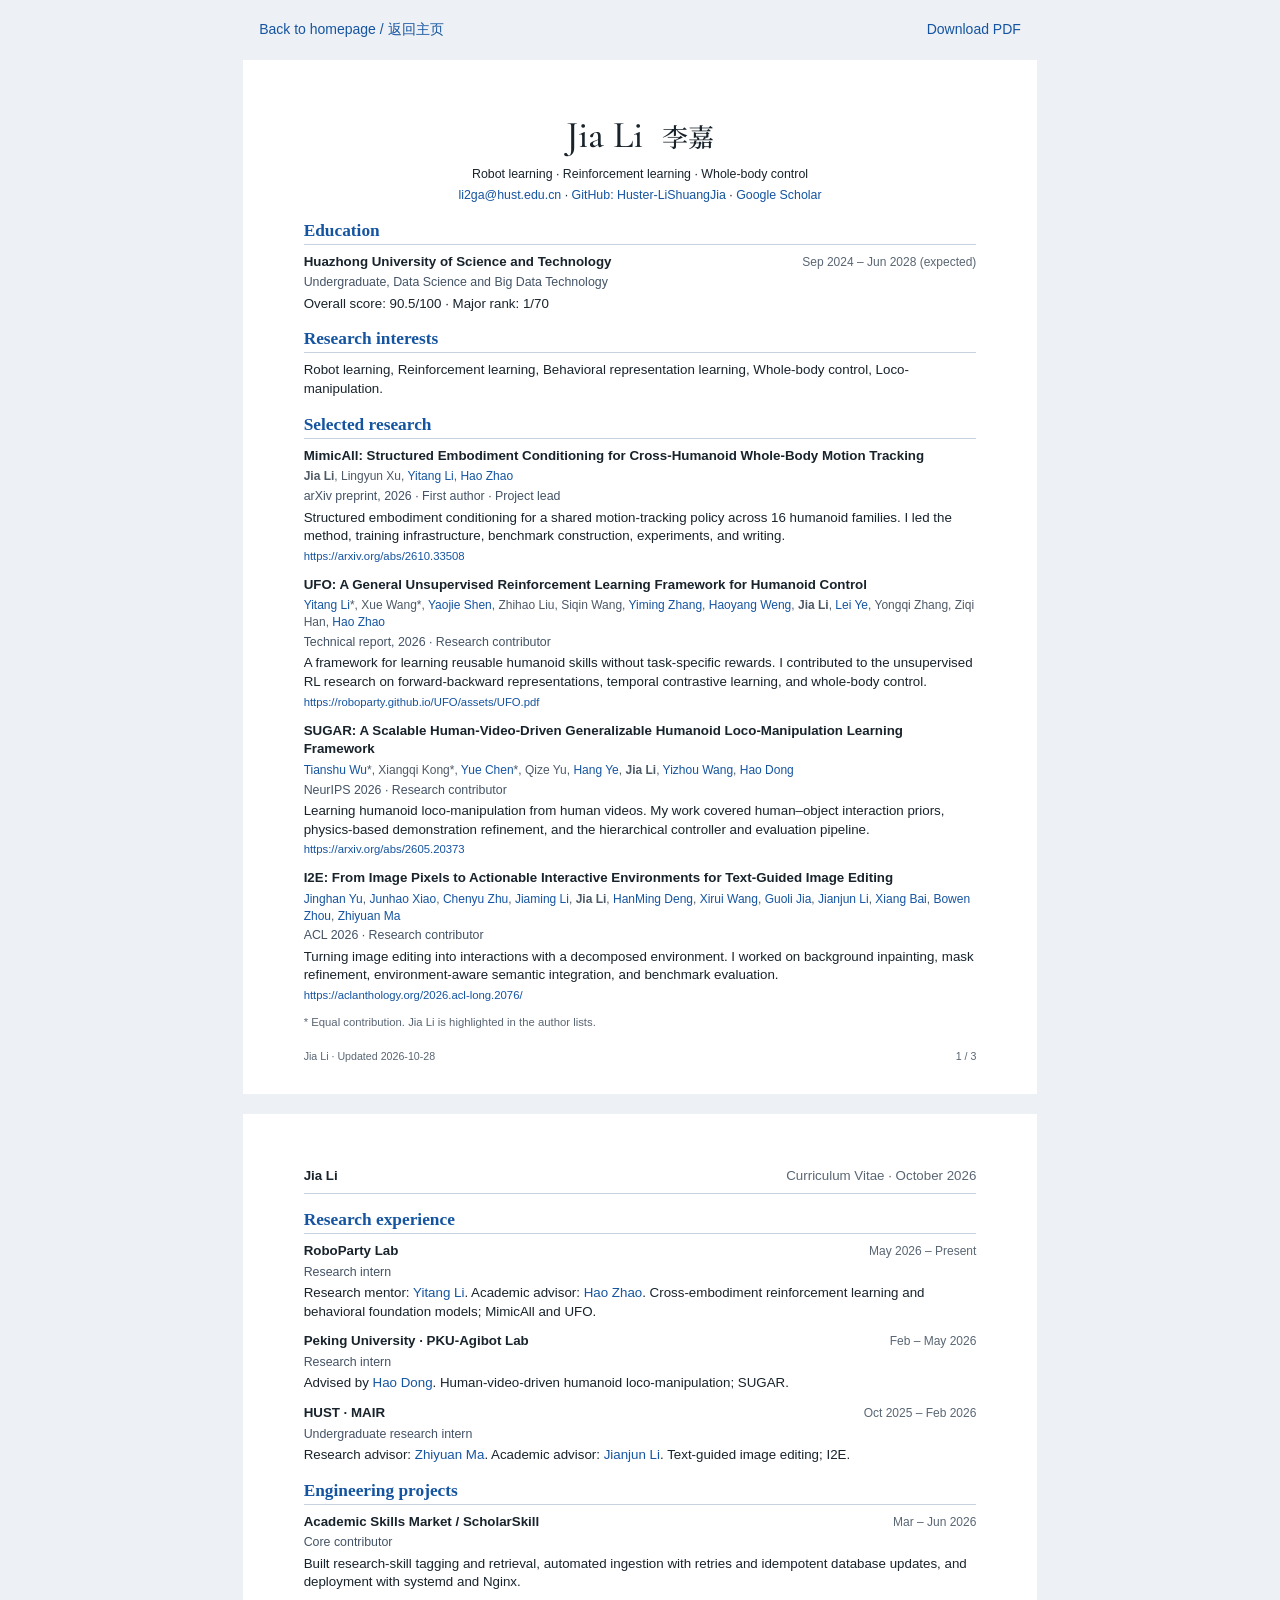
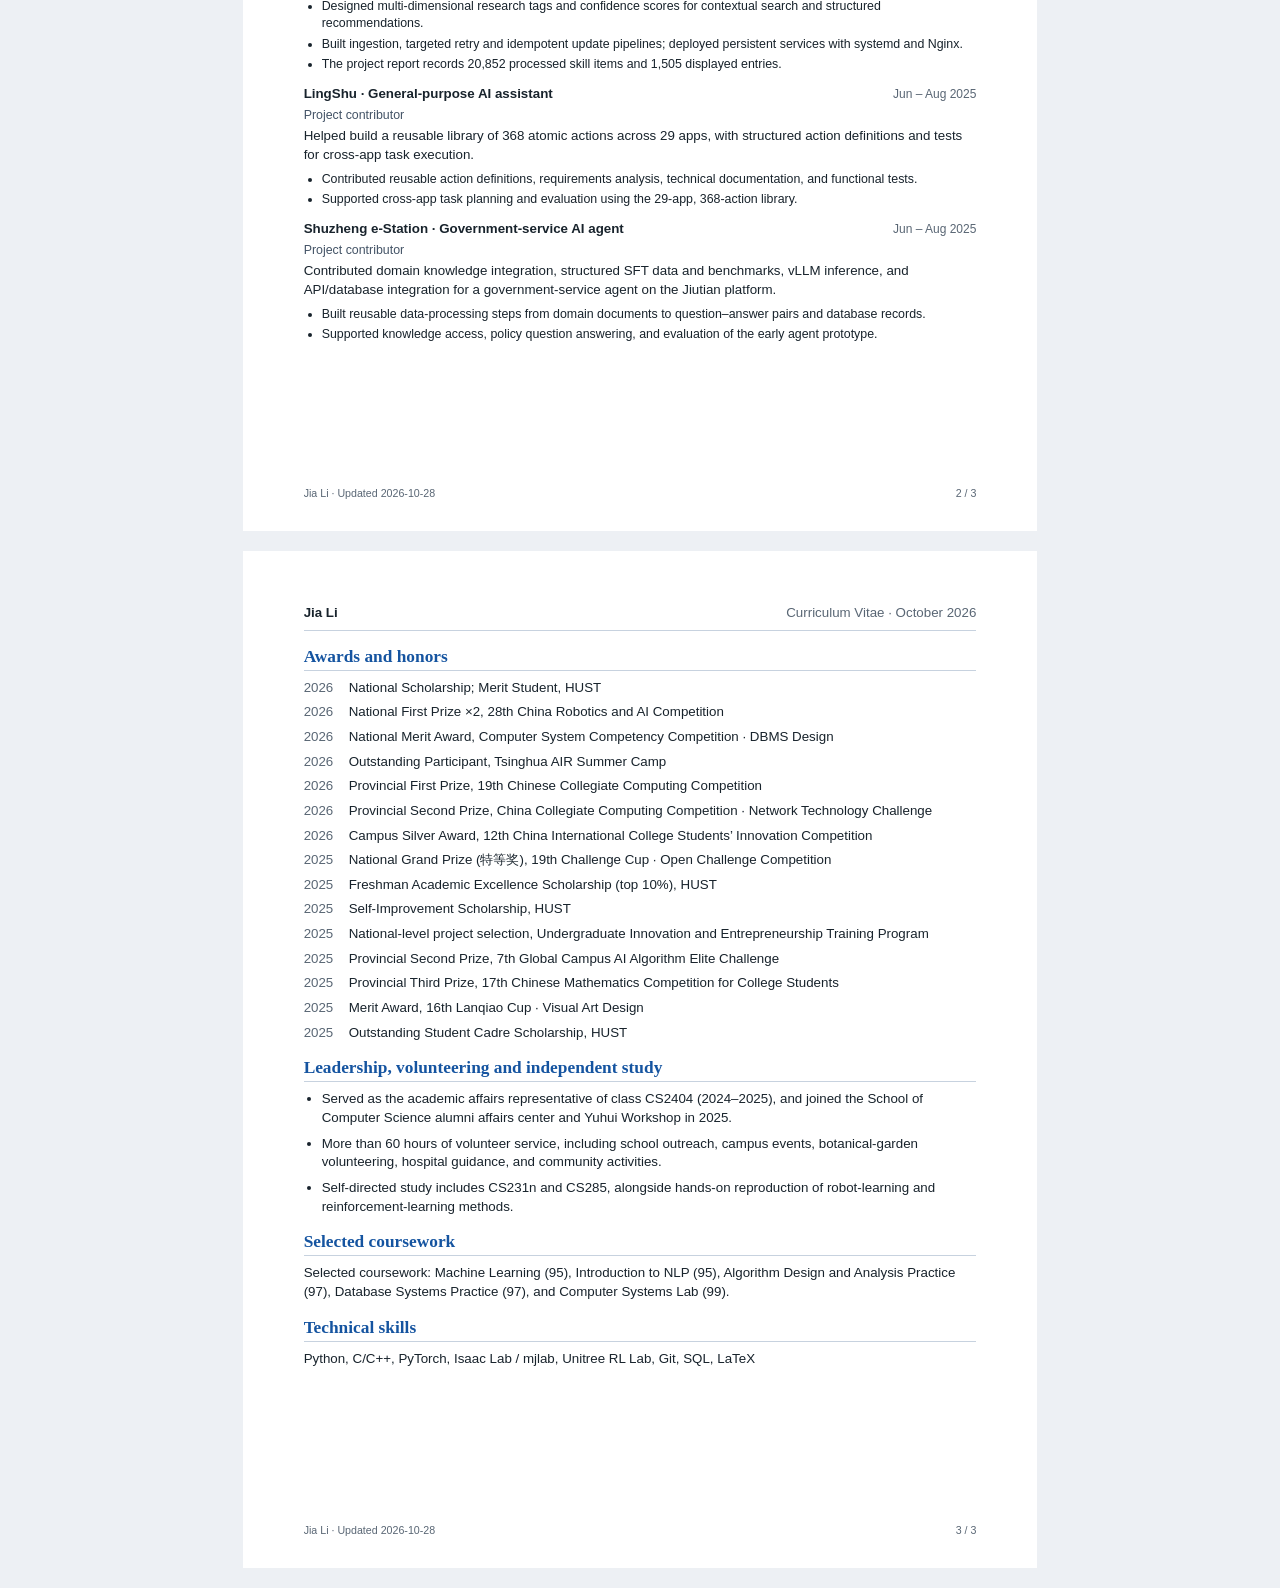
==== cv.html @ 08de4ca4 "Publish Jia Li academic homepage" ====
<!doctype html><html lang="en"><head><meta charset="utf-8"><meta name="viewport" content="width=device-width,initial-scale=1"><title>Jia Li | Curriculum Vitae</title><meta name="description" content="Jia Li's curriculum vitae: research, engineering, awards and community activities."><link rel="stylesheet" href="cv.css"><link rel="icon" href="assets/favicon.svg" type="image/svg+xml"></head><body><nav class="cv-toolbar" aria-label="CV navigation"><a href="index.html">Back to homepage / 返回主页</a><a href="assets/documents/Jia-Li-CV.pdf" download>Download PDF</a></nav><main class="cv-document"><section class="cv-page"><header class="cv-header"><h1>Jia Li <span lang="zh-CN">李嘉</span></h1><p>Robot learning · Reinforcement learning · Whole-body control</p><p><a href="mailto:li2ga@hust.edu.cn">li2ga@hust.edu.cn</a> · <a href="https://github.com/Huster-LiShuangJia">GitHub: Huster-LiShuangJia</a> · <a href="https://scholar.google.com/citations?user=kRmcGgcAAAAJ&amp;hl=en">Google Scholar</a></p></header><h2>Education</h2><article class="cv-entry"><div class="cv-row"><h3>Huazhong University of Science and Technology</h3><span>Sep 2024 – Jun 2028 (expected)</span></div><p class="cv-role">Undergraduate, Data Science and Big Data Technology</p><p>Overall score: 90.5/100 · Major rank: 1/70</p></article><h2>Research interests</h2><p>Robot learning, Reinforcement learning, Behavioral representation learning, Whole-body control, Loco-manipulation.</p><h2>Selected research</h2><article class="cv-publication"><h3>MimicAll: Structured Embodiment Conditioning for Cross-Humanoid Whole-Body Motion Tracking</h3><p class="cv-authors"><strong class="self-author">Jia Li</strong>, Lingyun Xu, <a href="https://liyitang22.github.io/" target="_blank" rel="noopener noreferrer">Yitang Li</a>, <a href="https://sites.google.com/view/fromandto/home" target="_blank" rel="noopener noreferrer">Hao Zhao</a></p><p class="cv-role">arXiv preprint, 2026 · First author · Project lead</p><p>Structured embodiment conditioning for a shared motion-tracking policy across 16 humanoid families. I led the method, training infrastructure, benchmark construction, experiments, and writing.</p><p class="cv-url"><a href="https://arxiv.org/abs/2610.33508">https://arxiv.org/abs/2610.33508</a></p></article><article class="cv-publication"><h3>UFO: A General Unsupervised Reinforcement Learning Framework for Humanoid Control</h3><p class="cv-authors"><a href="https://liyitang22.github.io/" target="_blank" rel="noopener noreferrer">Yitang Li</a>*, Xue Wang*, <a href="https://jaggershen.github.io/" target="_blank" rel="noopener noreferrer">Yaojie Shen</a>, Zhihao Liu, Siqin Wang, <a href="https://github.com/zerojuhao" target="_blank" rel="noopener noreferrer">Yiming Zhang</a>, <a href="https://haoyangweng.pages.dev/" target="_blank" rel="noopener noreferrer">Haoyang Weng</a>, <strong class="self-author">Jia Li</strong>, <a href="https://masteryip.github.io/" target="_blank" rel="noopener noreferrer">Lei Ye</a>, Yongqi Zhang, Ziqi Han, <a href="https://sites.google.com/view/fromandto/home" target="_blank" rel="noopener noreferrer">Hao Zhao</a></p><p class="cv-role">Technical report, 2026 · Research contributor</p><p>A framework for learning reusable humanoid skills without task-specific rewards. I contributed to the unsupervised RL research on forward-backward representations, temporal contrastive learning, and whole-body control.</p><p class="cv-url"><a href="https://roboparty.github.io/UFO/assets/UFO.pdf">https://roboparty.github.io/UFO/assets/UFO.pdf</a></p></article><article class="cv-publication"><h3>SUGAR: A Scalable Human-Video-Driven Generalizable Humanoid Loco-Manipulation Learning Framework</h3><p class="cv-authors"><a href="https://tianshuwu.github.io/" target="_blank" rel="noopener noreferrer">Tianshu Wu</a>*, Xiangqi Kong*, <a href="https://yuechen0614.github.io/" target="_blank" rel="noopener noreferrer">Yue Chen</a>*, Qize Yu, <a href="https://alvinyh.github.io/" target="_blank" rel="noopener noreferrer">Hang Ye</a>, <strong class="self-author">Jia Li</strong>, <a href="https://cfcs.pku.edu.cn/wangyizhou/" target="_blank" rel="noopener noreferrer">Yizhou Wang</a>, <a href="https://zsdonghao.github.io/" target="_blank" rel="noopener noreferrer">Hao Dong</a></p><p class="cv-role">NeurIPS 2026 · Research contributor</p><p>Learning humanoid loco-manipulation from human videos. My work covered human–object interaction priors, physics-based demonstration refinement, and the hierarchical controller and evaluation pipeline.</p><p class="cv-url"><a href="https://arxiv.org/abs/2605.20373">https://arxiv.org/abs/2605.20373</a></p></article><article class="cv-publication"><h3>I2E: From Image Pixels to Actionable Interactive Environments for Text-Guided Image Editing</h3><p class="cv-authors"><a href="https://aclanthology.org/people/jinghan-yu/" target="_blank" rel="noopener noreferrer">Jinghan Yu</a>, <a href="https://aclanthology.org/people/junhao-xiao/" target="_blank" rel="noopener noreferrer">Junhao Xiao</a>, <a href="https://aclanthology.org/people/chenyu-zhu/unverified/" target="_blank" rel="noopener noreferrer">Chenyu Zhu</a>, <a href="https://aclanthology.org/people/jiaming-li-5966/" target="_blank" rel="noopener noreferrer">Jiaming Li</a>, <strong class="self-author">Jia Li</strong>, <a href="https://aclanthology.org/people/hanming-deng/" target="_blank" rel="noopener noreferrer">HanMing Deng</a>, <a href="https://aclanthology.org/people/xirui-wang/unverified/" target="_blank" rel="noopener noreferrer">Xirui Wang</a>, <a href="https://aclanthology.org/people/guoli-jia/" target="_blank" rel="noopener noreferrer">Guoli Jia</a>, <a href="https://en-cs.hust.edu.cn/info/1701/1191.htm" target="_blank" rel="noopener noreferrer">Jianjun Li</a>, <a href="https://aclanthology.org/people/xiang-bai/" target="_blank" rel="noopener noreferrer">Xiang Bai</a>, <a href="https://aclanthology.org/people/bowen-zhou/" target="_blank" rel="noopener noreferrer">Bowen Zhou</a>, <a href="https://aclanthology.org/people/zhiyuan-ma-5621/" target="_blank" rel="noopener noreferrer">Zhiyuan Ma</a></p><p class="cv-role">ACL 2026 · Research contributor</p><p>Turning image editing into interactions with a decomposed environment. I worked on background inpainting, mask refinement, environment-aware semantic integration, and benchmark evaluation.</p><p class="cv-url"><a href="https://aclanthology.org/2026.acl-long.2076/">https://aclanthology.org/2026.acl-long.2076/</a></p></article><p class="cv-note">* Equal contribution. Jia Li is highlighted in the author lists.</p><div class="cv-page-footer">Jia Li · Updated 2026-10-28<span>1 / 3</span></div></section><section class="cv-page"><header class="cv-running-header">Jia Li <span>Curriculum Vitae · October 2026</span></header><h2>Research experience</h2><article class="cv-entry"><div class="cv-row"><h3>RoboParty Lab</h3><span>May 2026 – Present</span></div><p class="cv-role">Research intern</p><p>Research mentor: <a href="https://liyitang22.github.io/" target="_blank" rel="noopener noreferrer">Yitang Li</a>. Academic advisor: <a href="https://sites.google.com/view/fromandto/home" target="_blank" rel="noopener noreferrer">Hao Zhao</a>. Cross-embodiment reinforcement learning and behavioral foundation models; MimicAll and UFO.</p></article><article class="cv-entry"><div class="cv-row"><h3>Peking University · PKU-Agibot Lab</h3><span>Feb – May 2026</span></div><p class="cv-role">Research intern</p><p>Advised by <a href="https://zsdonghao.github.io/" target="_blank" rel="noopener noreferrer">Hao Dong</a>. Human-video-driven humanoid loco-manipulation; SUGAR.</p></article><article class="cv-entry"><div class="cv-row"><h3>HUST · MAIR</h3><span>Oct 2025 – Feb 2026</span></div><p class="cv-role">Undergraduate research intern</p><p>Research advisor: <a href="https://aclanthology.org/people/zhiyuan-ma-5621/" target="_blank" rel="noopener noreferrer">Zhiyuan Ma</a>. Academic advisor: <a href="https://en-cs.hust.edu.cn/info/1701/1191.htm" target="_blank" rel="noopener noreferrer">Jianjun Li</a>. Text-guided image editing; I2E.</p></article><h2>Engineering projects</h2><article class="cv-entry"><div class="cv-row"><h3>Academic Skills Market / ScholarSkill</h3><span>Mar – Jun 2026</span></div><p class="cv-role">Core contributor</p><p>Built research-skill tagging and retrieval, automated ingestion with retries and idempotent database updates, and deployment with systemd and Nginx.</p></article><ul class="cv-contributions"><li>Designed multi-dimensional research tags and confidence scores for contextual search and structured recommendations.</li><li>Built ingestion, targeted retry and idempotent update pipelines; deployed persistent services with systemd and Nginx.</li><li>The project report records 20,852 processed skill items and 1,505 displayed entries.</li></ul><article class="cv-entry"><div class="cv-row"><h3>LingShu · General-purpose AI assistant</h3><span>Jun – Aug 2025</span></div><p class="cv-role">Project contributor</p><p>Helped build a reusable library of 368 atomic actions across 29 apps, with structured action definitions and tests for cross-app task execution.</p></article><ul class="cv-contributions"><li>Contributed reusable action definitions, requirements analysis, technical documentation, and functional tests.</li><li>Supported cross-app task planning and evaluation using the 29-app, 368-action library.</li></ul><article class="cv-entry"><div class="cv-row"><h3>Shuzheng e-Station · Government-service AI agent</h3><span>Jun – Aug 2025</span></div><p class="cv-role">Project contributor</p><p>Contributed domain knowledge integration, structured SFT data and benchmarks, vLLM inference, and API/database integration for a government-service agent on the Jiutian platform.</p></article><ul class="cv-contributions"><li>Built reusable data-processing steps from domain documents to question–answer pairs and database records.</li><li>Supported knowledge access, policy question answering, and evaluation of the early agent prototype.</li></ul><div class="cv-page-footer">Jia Li · Updated 2026-10-28<span>2 / 3</span></div></section><section class="cv-page"><header class="cv-running-header">Jia Li <span>Curriculum Vitae · October 2026</span></header><h2>Awards and honors</h2><ul class="cv-honors"><li><span>2026</span><div>National Scholarship; Merit Student, HUST</div></li><li><span>2026</span><div>National First Prize ×2, 28th China Robotics and AI Competition</div></li><li><span>2026</span><div>National Merit Award, Computer System Competency Competition · DBMS Design</div></li><li><span>2026</span><div>Outstanding Participant, Tsinghua AIR Summer Camp</div></li><li><span>2026</span><div>Provincial First Prize, 19th Chinese Collegiate Computing Competition</div></li><li><span>2026</span><div>Provincial Second Prize, China Collegiate Computing Competition · Network Technology Challenge</div></li><li><span>2026</span><div>Campus Silver Award, 12th China International College Students’ Innovation Competition</div></li><li><span>2025</span><div>National Grand Prize (特等奖), 19th Challenge Cup · Open Challenge Competition</div></li><li><span>2025</span><div>Freshman Academic Excellence Scholarship (top 10%), HUST</div></li><li><span>2025</span><div>Self-Improvement Scholarship, HUST</div></li><li><span>2025</span><div>National-level project selection, Undergraduate Innovation and Entrepreneurship Training Program</div></li><li><span>2025</span><div>Provincial Second Prize, 7th Global Campus AI Algorithm Elite Challenge</div></li><li><span>2025</span><div>Provincial Third Prize, 17th Chinese Mathematics Competition for College Students</div></li><li><span>2025</span><div>Merit Award, 16th Lanqiao Cup · Visual Art Design</div></li><li><span>2025</span><div>Outstanding Student Cadre Scholarship, HUST</div></li></ul><h2>Leadership, volunteering and independent study</h2><ul class="cv-community"><li>Served as the academic affairs representative of class CS2404 (2024–2025), and joined the School of Computer Science alumni affairs center and Yuhui Workshop in 2025.</li><li>More than 60 hours of volunteer service, including school outreach, campus events, botanical-garden volunteering, hospital guidance, and community activities.</li><li>Self-directed study includes CS231n and CS285, alongside hands-on reproduction of robot-learning and reinforcement-learning methods.</li></ul><h2>Selected coursework</h2><p>Selected coursework: Machine Learning (95), Introduction to NLP (95), Algorithm Design and Analysis Practice (97), Database Systems Practice (97), and Computer Systems Lab (99).</p><h2>Technical skills</h2><p>Python, C/C++, PyTorch, Isaac Lab / mjlab, Unitree RL Lab, Git, SQL, LaTeX</p><div class="cv-page-footer">Jia Li · Updated 2026-10-28<span>3 / 3</span></div></section></main></body></html>
---- cv.css ----
@font-face { font-family: NameLatin; font-weight: 500; src: url('assets/fonts/name-latin.ttf') format('truetype'); }
@font-face { font-family: NameChinese; font-weight: 500; src: url('assets/fonts/name-chinese.ttf') format('truetype'); }
* { box-sizing: border-box; }
body { margin: 0; background: #edf0f4; color: #18232c; font: 10pt/1.4 Arial, "Microsoft YaHei", sans-serif; }
a { color: #1554a0; text-decoration: none; overflow-wrap: anywhere; }
a:focus-visible { outline: 2px solid #1554a0; outline-offset: 3px; }
.cv-toolbar { max-width: 210mm; margin: 20px auto; padding: 0 16px; display: flex; justify-content: space-between; gap: 20px; font-size: 14px; }
.cv-page { position: relative; max-width: 210mm; min-height: 269mm; padding: 14mm 16mm 16mm; margin: 20px auto; background: #fff; }
.cv-header { text-align: center; margin-bottom: 16px; }
.cv-header h1 { font: 500 38px/1.2 NameLatin, Georgia, serif; margin: 0 0 8px; }
.cv-header h1 span { margin-left: 10px; font: 500 26px NameChinese, "SimSun", serif; }
.cv-header p { margin: 4px 0; font-size: 9.3pt; }
h2 { margin: 16px 0 8px; border-bottom: 1px solid #c7d2df; padding-bottom: 3px; font: bold 13pt Georgia, serif; color: #1554a0; }
h3 { margin: 0; font-size: 10pt; line-height: 1.4; }
p { margin: 3px 0; }
.cv-row { display: flex; justify-content: space-between; gap: 14px; align-items: baseline; }
.cv-row > span { white-space: nowrap; color: #596674; font-size: 9pt; }
.cv-role { color: #435366; font-size: 9.3pt; }
.cv-entry, .cv-publication { margin: 0 0 11px; break-inside: avoid; }
.cv-contributions { padding-left: 18px; margin: -5px 0 12px; font-size: 9.3pt; line-height: 1.4; }
.cv-contributions li { margin: 3px 0; }
.cv-community { padding-left: 18px; margin: 0; }
.cv-community li { margin: 7px 0; }
.cv-authors { color: #4e5966; font-size: 9pt; }
.cv-url, .cv-note { font-size: 8.5pt; }
.cv-note { color: #596674; }
.cv-running-header { display: flex; justify-content: space-between; border-bottom: 1px solid #c7d2df; padding-bottom: 7px; font-weight: bold; }
.cv-running-header span { color: #596674; font-weight: normal; }
.cv-honors { list-style: none; padding: 0; margin: 0; }
.cv-honors li { display: flex; gap: 14px; margin: 6px 0; break-inside: avoid; }
.cv-honors li > span { color: #596674; flex: 0 0 31px; }
.cv-page-footer { position: absolute; bottom: 8mm; left: 16mm; right: 16mm; display: flex; justify-content: space-between; color: #596674; font-size: 8pt; }
@media (max-width: 650px) {
  .cv-page { padding: 24px 20px 60px; min-height: 0; margin: 14px 10px; }
  .cv-row { display: block; }
  .cv-row > span { display: block; margin-top: 3px; }
  .cv-page-footer { left: 20px; right: 20px; bottom: 20px; }
  .cv-toolbar { font-size: 12px; }
}
@page { size: A4; margin: 12mm 0 12mm; }
@media print {
  body { background: #fff; }
  .cv-toolbar { display: none; }
  .cv-page { margin: 0; padding: 1mm 16mm 11mm; min-height: 272mm; max-width: none; break-after: page; }
  .cv-page:last-child { break-after: auto; }
  .cv-page-footer { bottom: 2mm; }
  .cv-header { margin-bottom: 12px; }
  h2 { margin-top: 13px; }
  a { color: #1554a0; }
}
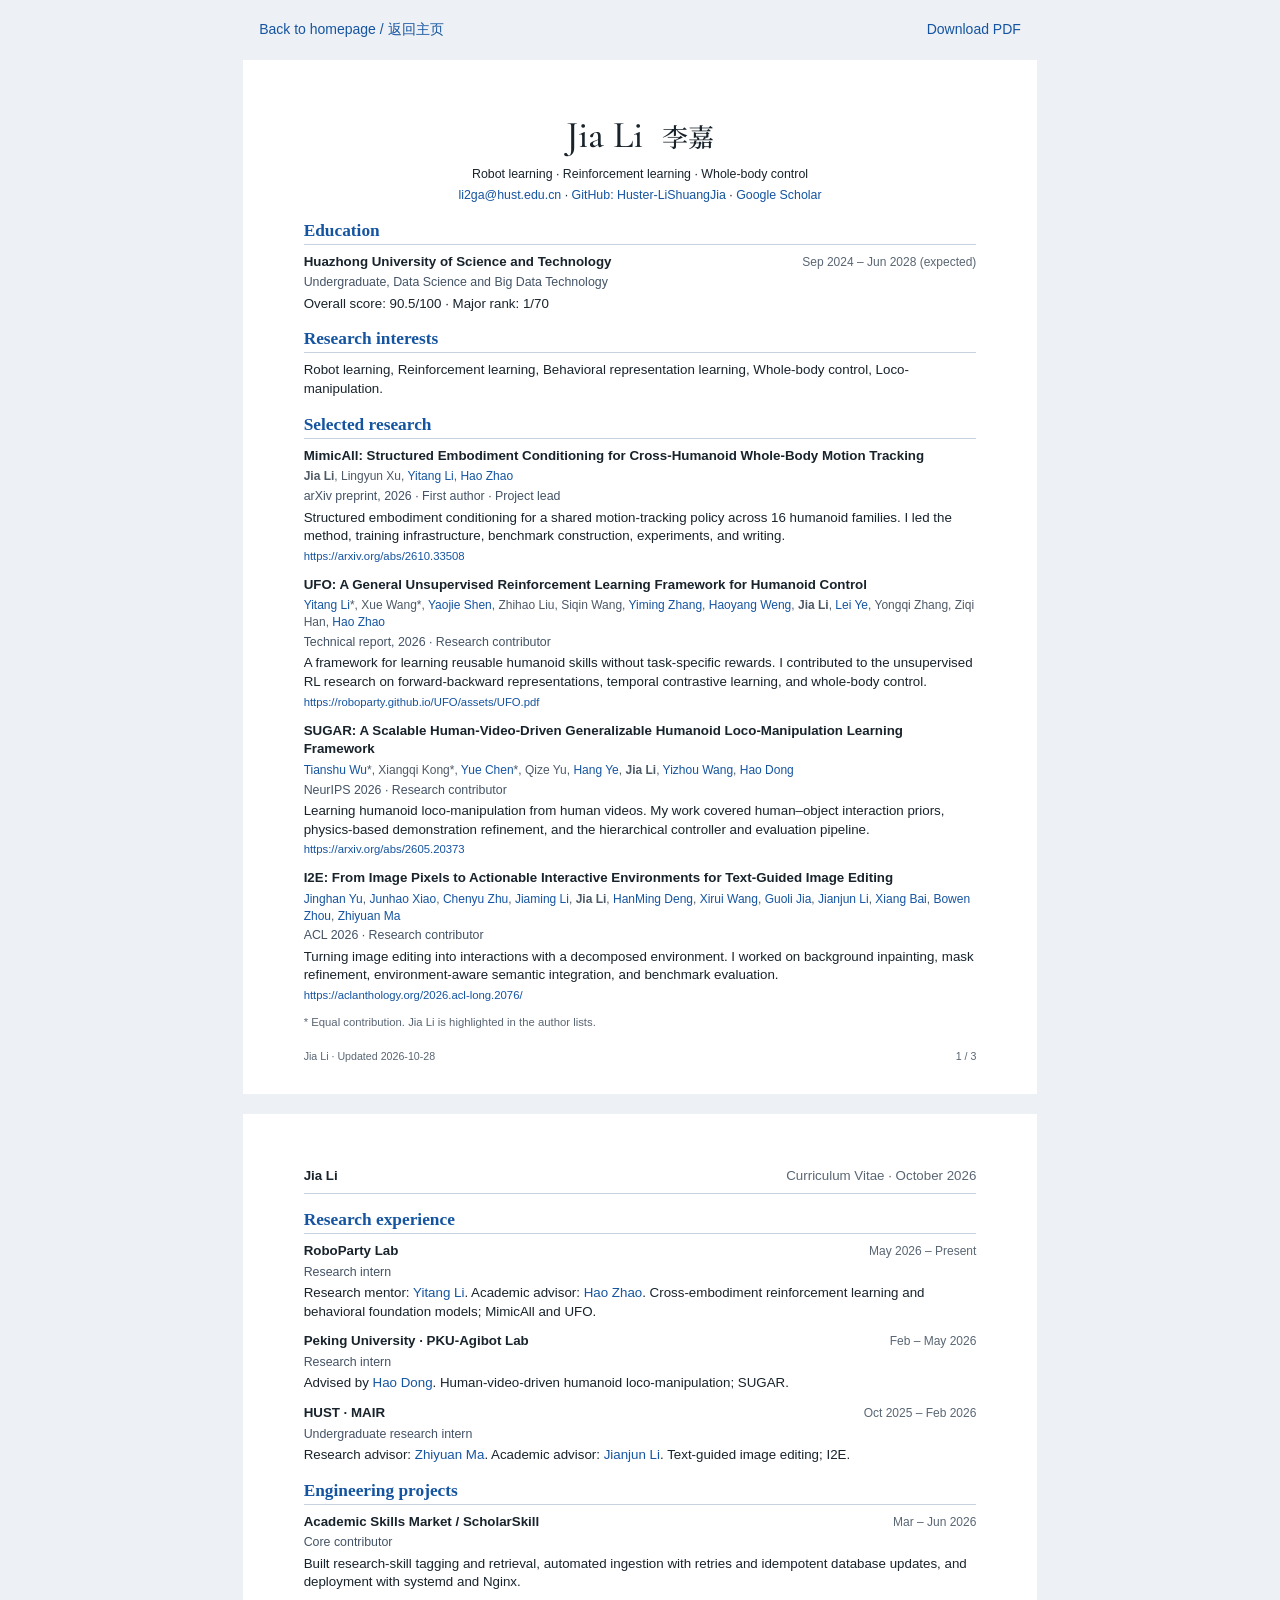
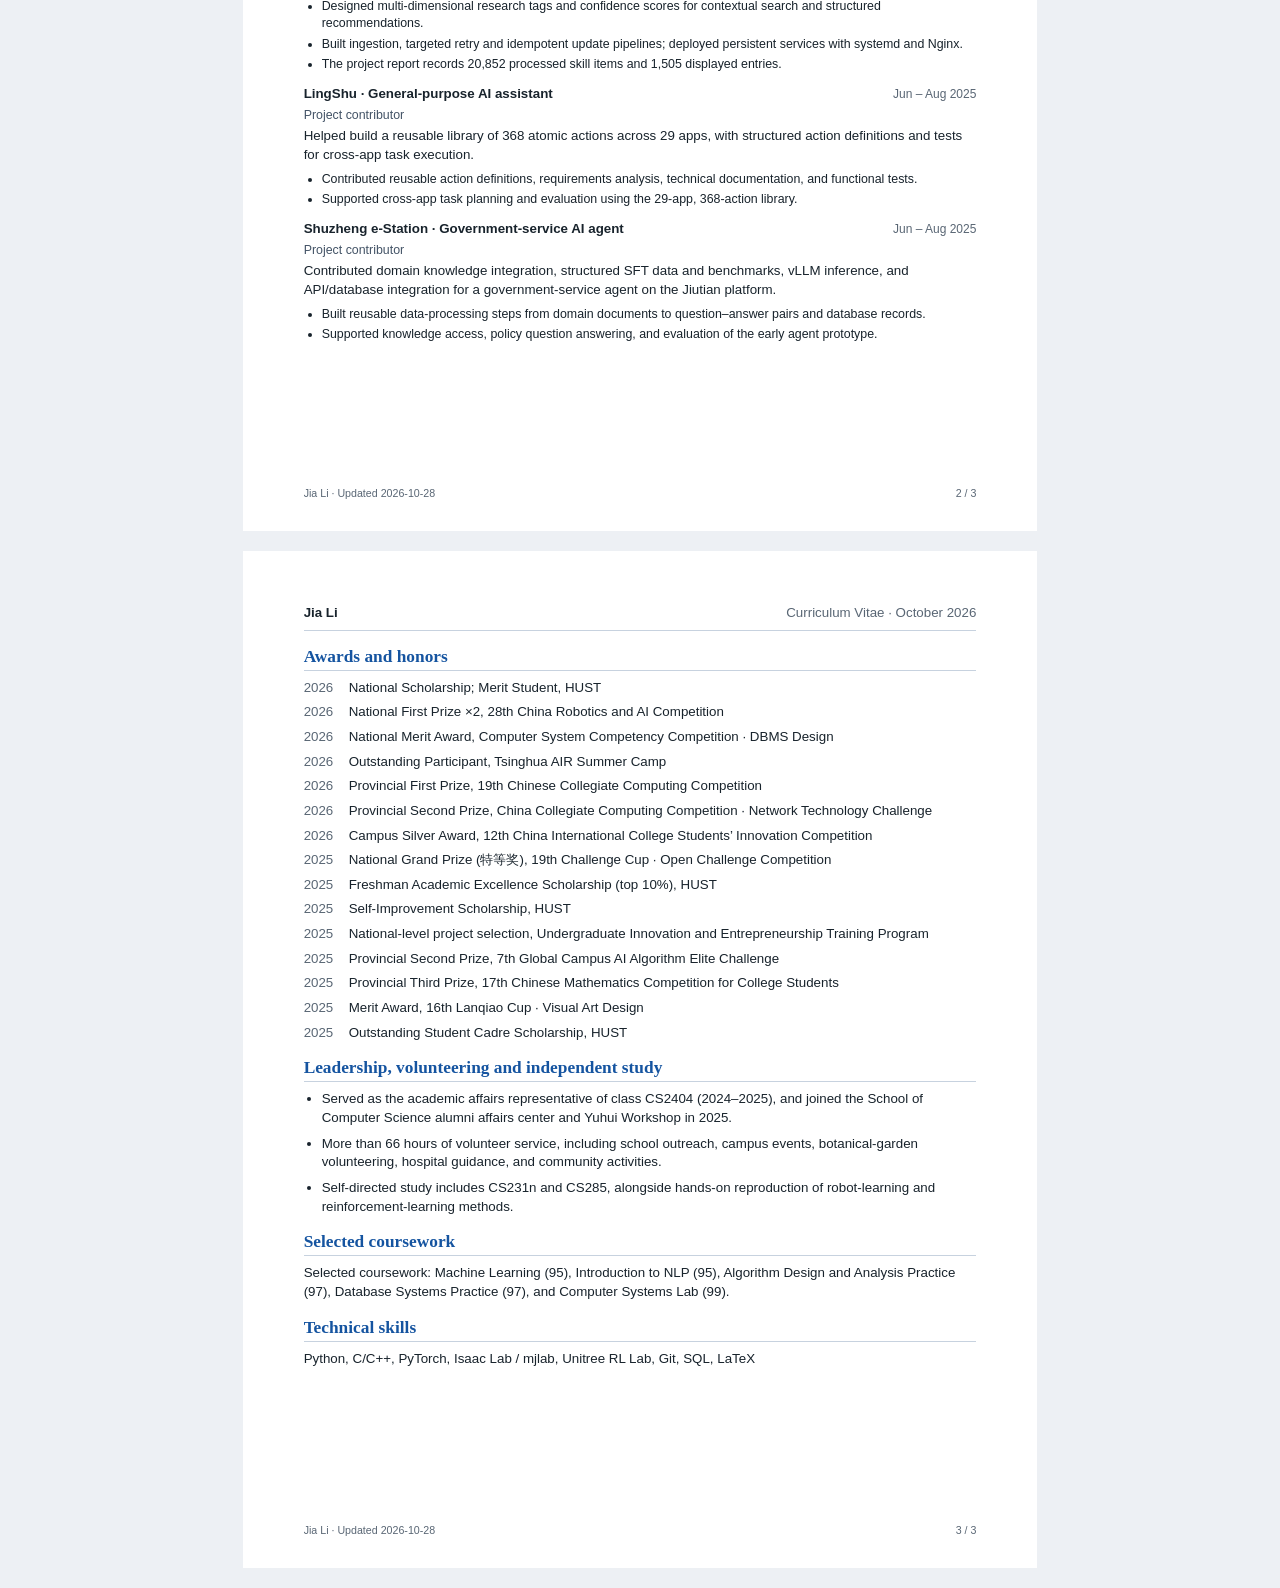
==== commit 8728067e: "Publish Jia Li academic homepage" ====
--- a/cv.html
+++ b/cv.html
@@ -1 +1 @@
-<!doctype html><html lang="en"><head><meta charset="utf-8"><meta name="viewport" content="width=device-width,initial-scale=1"><title>Jia Li | Curriculum Vitae</title><meta name="description" content="Jia Li's curriculum vitae: research, engineering, awards and community activities."><link rel="stylesheet" href="cv.css"><link rel="icon" href="assets/favicon.svg" type="image/svg+xml"></head><body><nav class="cv-toolbar" aria-label="CV navigation"><a href="index.html">Back to homepage / 返回主页</a><a href="assets/documents/Jia-Li-CV.pdf" download>Download PDF</a></nav><main class="cv-document"><section class="cv-page"><header class="cv-header"><h1>Jia Li <span lang="zh-CN">李嘉</span></h1><p>Robot learning · Reinforcement learning · Whole-body control</p><p><a href="mailto:li2ga@hust.edu.cn">li2ga@hust.edu.cn</a> · <a href="https://github.com/Huster-LiShuangJia">GitHub: Huster-LiShuangJia</a> · <a href="https://scholar.google.com/citations?user=kRmcGgcAAAAJ&amp;hl=en">Google Scholar</a></p></header><h2>Education</h2><article class="cv-entry"><div class="cv-row"><h3>Huazhong University of Science and Technology</h3><span>Sep 2024 – Jun 2028 (expected)</span></div><p class="cv-role">Undergraduate, Data Science and Big Data Technology</p><p>Overall score: 90.5/100 · Major rank: 1/70</p></article><h2>Research interests</h2><p>Robot learning, Reinforcement learning, Behavioral representation learning, Whole-body control, Loco-manipulation.</p><h2>Selected research</h2><article class="cv-publication"><h3>MimicAll: Structured Embodiment Conditioning for Cross-Humanoid Whole-Body Motion Tracking</h3><p class="cv-authors"><strong class="self-author">Jia Li</strong>, Lingyun Xu, <a href="https://liyitang22.github.io/" target="_blank" rel="noopener noreferrer">Yitang Li</a>, <a href="https://sites.google.com/view/fromandto/home" target="_blank" rel="noopener noreferrer">Hao Zhao</a></p><p class="cv-role">arXiv preprint, 2026 · First author · Project lead</p><p>Structured embodiment conditioning for a shared motion-tracking policy across 16 humanoid families. I led the method, training infrastructure, benchmark construction, experiments, and writing.</p><p class="cv-url"><a href="https://arxiv.org/abs/2610.33508">https://arxiv.org/abs/2610.33508</a></p></article><article class="cv-publication"><h3>UFO: A General Unsupervised Reinforcement Learning Framework for Humanoid Control</h3><p class="cv-authors"><a href="https://liyitang22.github.io/" target="_blank" rel="noopener noreferrer">Yitang Li</a>*, Xue Wang*, <a href="https://jaggershen.github.io/" target="_blank" rel="noopener noreferrer">Yaojie Shen</a>, Zhihao Liu, Siqin Wang, <a href="https://github.com/zerojuhao" target="_blank" rel="noopener noreferrer">Yiming Zhang</a>, <a href="https://haoyangweng.pages.dev/" target="_blank" rel="noopener noreferrer">Haoyang Weng</a>, <strong class="self-author">Jia Li</strong>, <a href="https://masteryip.github.io/" target="_blank" rel="noopener noreferrer">Lei Ye</a>, Yongqi Zhang, Ziqi Han, <a href="https://sites.google.com/view/fromandto/home" target="_blank" rel="noopener noreferrer">Hao Zhao</a></p><p class="cv-role">Technical report, 2026 · Research contributor</p><p>A framework for learning reusable humanoid skills without task-specific rewards. I contributed to the unsupervised RL research on forward-backward representations, temporal contrastive learning, and whole-body control.</p><p class="cv-url"><a href="https://roboparty.github.io/UFO/assets/UFO.pdf">https://roboparty.github.io/UFO/assets/UFO.pdf</a></p></article><article class="cv-publication"><h3>SUGAR: A Scalable Human-Video-Driven Generalizable Humanoid Loco-Manipulation Learning Framework</h3><p class="cv-authors"><a href="https://tianshuwu.github.io/" target="_blank" rel="noopener noreferrer">Tianshu Wu</a>*, Xiangqi Kong*, <a href="https://yuechen0614.github.io/" target="_blank" rel="noopener noreferrer">Yue Chen</a>*, Qize Yu, <a href="https://alvinyh.github.io/" target="_blank" rel="noopener noreferrer">Hang Ye</a>, <strong class="self-author">Jia Li</strong>, <a href="https://cfcs.pku.edu.cn/wangyizhou/" target="_blank" rel="noopener noreferrer">Yizhou Wang</a>, <a href="https://zsdonghao.github.io/" target="_blank" rel="noopener noreferrer">Hao Dong</a></p><p class="cv-role">NeurIPS 2026 · Research contributor</p><p>Learning humanoid loco-manipulation from human videos. My work covered human–object interaction priors, physics-based demonstration refinement, and the hierarchical controller and evaluation pipeline.</p><p class="cv-url"><a href="https://arxiv.org/abs/2605.20373">https://arxiv.org/abs/2605.20373</a></p></article><article class="cv-publication"><h3>I2E: From Image Pixels to Actionable Interactive Environments for Text-Guided Image Editing</h3><p class="cv-authors"><a href="https://aclanthology.org/people/jinghan-yu/" target="_blank" rel="noopener noreferrer">Jinghan Yu</a>, <a href="https://aclanthology.org/people/junhao-xiao/" target="_blank" rel="noopener noreferrer">Junhao Xiao</a>, <a href="https://aclanthology.org/people/chenyu-zhu/unverified/" target="_blank" rel="noopener noreferrer">Chenyu Zhu</a>, <a href="https://aclanthology.org/people/jiaming-li-5966/" target="_blank" rel="noopener noreferrer">Jiaming Li</a>, <strong class="self-author">Jia Li</strong>, <a href="https://aclanthology.org/people/hanming-deng/" target="_blank" rel="noopener noreferrer">HanMing Deng</a>, <a href="https://aclanthology.org/people/xirui-wang/unverified/" target="_blank" rel="noopener noreferrer">Xirui Wang</a>, <a href="https://aclanthology.org/people/guoli-jia/" target="_blank" rel="noopener noreferrer">Guoli Jia</a>, <a href="https://en-cs.hust.edu.cn/info/1701/1191.htm" target="_blank" rel="noopener noreferrer">Jianjun Li</a>, <a href="https://aclanthology.org/people/xiang-bai/" target="_blank" rel="noopener noreferrer">Xiang Bai</a>, <a href="https://aclanthology.org/people/bowen-zhou/" target="_blank" rel="noopener noreferrer">Bowen Zhou</a>, <a href="https://aclanthology.org/people/zhiyuan-ma-5621/" target="_blank" rel="noopener noreferrer">Zhiyuan Ma</a></p><p class="cv-role">ACL 2026 · Research contributor</p><p>Turning image editing into interactions with a decomposed environment. I worked on background inpainting, mask refinement, environment-aware semantic integration, and benchmark evaluation.</p><p class="cv-url"><a href="https://aclanthology.org/2026.acl-long.2076/">https://aclanthology.org/2026.acl-long.2076/</a></p></article><p class="cv-note">* Equal contribution. Jia Li is highlighted in the author lists.</p><div class="cv-page-footer">Jia Li · Updated 2026-10-28<span>1 / 3</span></div></section><section class="cv-page"><header class="cv-running-header">Jia Li <span>Curriculum Vitae · October 2026</span></header><h2>Research experience</h2><article class="cv-entry"><div class="cv-row"><h3>RoboParty Lab</h3><span>May 2026 – Present</span></div><p class="cv-role">Research intern</p><p>Research mentor: <a href="https://liyitang22.github.io/" target="_blank" rel="noopener noreferrer">Yitang Li</a>. Academic advisor: <a href="https://sites.google.com/view/fromandto/home" target="_blank" rel="noopener noreferrer">Hao Zhao</a>. Cross-embodiment reinforcement learning and behavioral foundation models; MimicAll and UFO.</p></article><article class="cv-entry"><div class="cv-row"><h3>Peking University · PKU-Agibot Lab</h3><span>Feb – May 2026</span></div><p class="cv-role">Research intern</p><p>Advised by <a href="https://zsdonghao.github.io/" target="_blank" rel="noopener noreferrer">Hao Dong</a>. Human-video-driven humanoid loco-manipulation; SUGAR.</p></article><article class="cv-entry"><div class="cv-row"><h3>HUST · MAIR</h3><span>Oct 2025 – Feb 2026</span></div><p class="cv-role">Undergraduate research intern</p><p>Research advisor: <a href="https://aclanthology.org/people/zhiyuan-ma-5621/" target="_blank" rel="noopener noreferrer">Zhiyuan Ma</a>. Academic advisor: <a href="https://en-cs.hust.edu.cn/info/1701/1191.htm" target="_blank" rel="noopener noreferrer">Jianjun Li</a>. Text-guided image editing; I2E.</p></article><h2>Engineering projects</h2><article class="cv-entry"><div class="cv-row"><h3>Academic Skills Market / ScholarSkill</h3><span>Mar – Jun 2026</span></div><p class="cv-role">Core contributor</p><p>Built research-skill tagging and retrieval, automated ingestion with retries and idempotent database updates, and deployment with systemd and Nginx.</p></article><ul class="cv-contributions"><li>Designed multi-dimensional research tags and confidence scores for contextual search and structured recommendations.</li><li>Built ingestion, targeted retry and idempotent update pipelines; deployed persistent services with systemd and Nginx.</li><li>The project report records 20,852 processed skill items and 1,505 displayed entries.</li></ul><article class="cv-entry"><div class="cv-row"><h3>LingShu · General-purpose AI assistant</h3><span>Jun – Aug 2025</span></div><p class="cv-role">Project contributor</p><p>Helped build a reusable library of 368 atomic actions across 29 apps, with structured action definitions and tests for cross-app task execution.</p></article><ul class="cv-contributions"><li>Contributed reusable action definitions, requirements analysis, technical documentation, and functional tests.</li><li>Supported cross-app task planning and evaluation using the 29-app, 368-action library.</li></ul><article class="cv-entry"><div class="cv-row"><h3>Shuzheng e-Station · Government-service AI agent</h3><span>Jun – Aug 2025</span></div><p class="cv-role">Project contributor</p><p>Contributed domain knowledge integration, structured SFT data and benchmarks, vLLM inference, and API/database integration for a government-service agent on the Jiutian platform.</p></article><ul class="cv-contributions"><li>Built reusable data-processing steps from domain documents to question–answer pairs and database records.</li><li>Supported knowledge access, policy question answering, and evaluation of the early agent prototype.</li></ul><div class="cv-page-footer">Jia Li · Updated 2026-10-28<span>2 / 3</span></div></section><section class="cv-page"><header class="cv-running-header">Jia Li <span>Curriculum Vitae · October 2026</span></header><h2>Awards and honors</h2><ul class="cv-honors"><li><span>2026</span><div>National Scholarship; Merit Student, HUST</div></li><li><span>2026</span><div>National First Prize ×2, 28th China Robotics and AI Competition</div></li><li><span>2026</span><div>National Merit Award, Computer System Competency Competition · DBMS Design</div></li><li><span>2026</span><div>Outstanding Participant, Tsinghua AIR Summer Camp</div></li><li><span>2026</span><div>Provincial First Prize, 19th Chinese Collegiate Computing Competition</div></li><li><span>2026</span><div>Provincial Second Prize, China Collegiate Computing Competition · Network Technology Challenge</div></li><li><span>2026</span><div>Campus Silver Award, 12th China International College Students’ Innovation Competition</div></li><li><span>2025</span><div>National Grand Prize (特等奖), 19th Challenge Cup · Open Challenge Competition</div></li><li><span>2025</span><div>Freshman Academic Excellence Scholarship (top 10%), HUST</div></li><li><span>2025</span><div>Self-Improvement Scholarship, HUST</div></li><li><span>2025</span><div>National-level project selection, Undergraduate Innovation and Entrepreneurship Training Program</div></li><li><span>2025</span><div>Provincial Second Prize, 7th Global Campus AI Algorithm Elite Challenge</div></li><li><span>2025</span><div>Provincial Third Prize, 17th Chinese Mathematics Competition for College Students</div></li><li><span>2025</span><div>Merit Award, 16th Lanqiao Cup · Visual Art Design</div></li><li><span>2025</span><div>Outstanding Student Cadre Scholarship, HUST</div></li></ul><h2>Leadership, volunteering and independent study</h2><ul class="cv-community"><li>Served as the academic affairs representative of class CS2404 (2024–2025), and joined the School of Computer Science alumni affairs center and Yuhui Workshop in 2025.</li><li>More than 60 hours of volunteer service, including school outreach, campus events, botanical-garden volunteering, hospital guidance, and community activities.</li><li>Self-directed study includes CS231n and CS285, alongside hands-on reproduction of robot-learning and reinforcement-learning methods.</li></ul><h2>Selected coursework</h2><p>Selected coursework: Machine Learning (95), Introduction to NLP (95), Algorithm Design and Analysis Practice (97), Database Systems Practice (97), and Computer Systems Lab (99).</p><h2>Technical skills</h2><p>Python, C/C++, PyTorch, Isaac Lab / mjlab, Unitree RL Lab, Git, SQL, LaTeX</p><div class="cv-page-footer">Jia Li · Updated 2026-10-28<span>3 / 3</span></div></section></main></body></html>+<!doctype html><html lang="en"><head><meta charset="utf-8"><meta name="viewport" content="width=device-width,initial-scale=1"><title>Jia Li | Curriculum Vitae</title><meta name="description" content="Jia Li's curriculum vitae: research, engineering, awards and community activities."><link rel="stylesheet" href="cv.css"><link rel="icon" href="assets/favicon.svg" type="image/svg+xml"></head><body><nav class="cv-toolbar" aria-label="CV navigation"><a href="index.html">Back to homepage / 返回主页</a><a href="assets/documents/Jia-Li-CV.pdf" download>Download PDF</a></nav><main class="cv-document"><section class="cv-page"><header class="cv-header"><h1>Jia Li <span lang="zh-CN">李嘉</span></h1><p>Robot learning · Reinforcement learning · Whole-body control</p><p><a href="mailto:li2ga@hust.edu.cn">li2ga@hust.edu.cn</a> · <a href="https://github.com/Huster-LiShuangJia">GitHub: Huster-LiShuangJia</a> · <a href="https://scholar.google.com/citations?user=kRmcGgcAAAAJ&amp;hl=en">Google Scholar</a></p></header><h2>Education</h2><article class="cv-entry"><div class="cv-row"><h3>Huazhong University of Science and Technology</h3><span>Sep 2024 – Jun 2028 (expected)</span></div><p class="cv-role">Undergraduate, Data Science and Big Data Technology</p><p>Overall score: 90.5/100 · Major rank: 1/70</p></article><h2>Research interests</h2><p>Robot learning, Reinforcement learning, Behavioral representation learning, Whole-body control, Loco-manipulation.</p><h2>Selected research</h2><article class="cv-publication"><h3>MimicAll: Structured Embodiment Conditioning for Cross-Humanoid Whole-Body Motion Tracking</h3><p class="cv-authors"><strong class="self-author">Jia Li</strong>, Lingyun Xu, <a href="https://liyitang22.github.io/" target="_blank" rel="noopener noreferrer">Yitang Li</a>, <a href="https://sites.google.com/view/fromandto/home" target="_blank" rel="noopener noreferrer">Hao Zhao</a></p><p class="cv-role">arXiv preprint, 2026 · First author · Project lead</p><p>Structured embodiment conditioning for a shared motion-tracking policy across 16 humanoid families. I led the method, training infrastructure, benchmark construction, experiments, and writing.</p><p class="cv-url"><a href="https://arxiv.org/abs/2610.33508">https://arxiv.org/abs/2610.33508</a></p></article><article class="cv-publication"><h3>UFO: A General Unsupervised Reinforcement Learning Framework for Humanoid Control</h3><p class="cv-authors"><a href="https://liyitang22.github.io/" target="_blank" rel="noopener noreferrer">Yitang Li</a>*, Xue Wang*, <a href="https://jaggershen.github.io/" target="_blank" rel="noopener noreferrer">Yaojie Shen</a>, Zhihao Liu, Siqin Wang, <a href="https://github.com/zerojuhao" target="_blank" rel="noopener noreferrer">Yiming Zhang</a>, <a href="https://haoyangweng.pages.dev/" target="_blank" rel="noopener noreferrer">Haoyang Weng</a>, <strong class="self-author">Jia Li</strong>, <a href="https://masteryip.github.io/" target="_blank" rel="noopener noreferrer">Lei Ye</a>, Yongqi Zhang, Ziqi Han, <a href="https://sites.google.com/view/fromandto/home" target="_blank" rel="noopener noreferrer">Hao Zhao</a></p><p class="cv-role">Technical report, 2026 · Research contributor</p><p>A framework for learning reusable humanoid skills without task-specific rewards. I contributed to the unsupervised RL research on forward-backward representations, temporal contrastive learning, and whole-body control.</p><p class="cv-url"><a href="https://roboparty.github.io/UFO/assets/UFO.pdf">https://roboparty.github.io/UFO/assets/UFO.pdf</a></p></article><article class="cv-publication"><h3>SUGAR: A Scalable Human-Video-Driven Generalizable Humanoid Loco-Manipulation Learning Framework</h3><p class="cv-authors"><a href="https://tianshuwu.github.io/" target="_blank" rel="noopener noreferrer">Tianshu Wu</a>*, Xiangqi Kong*, <a href="https://yuechen0614.github.io/" target="_blank" rel="noopener noreferrer">Yue Chen</a>*, Qize Yu, <a href="https://alvinyh.github.io/" target="_blank" rel="noopener noreferrer">Hang Ye</a>, <strong class="self-author">Jia Li</strong>, <a href="https://cfcs.pku.edu.cn/wangyizhou/" target="_blank" rel="noopener noreferrer">Yizhou Wang</a>, <a href="https://zsdonghao.github.io/" target="_blank" rel="noopener noreferrer">Hao Dong</a></p><p class="cv-role">NeurIPS 2026 · Research contributor</p><p>Learning humanoid loco-manipulation from human videos. My work covered human–object interaction priors, physics-based demonstration refinement, and the hierarchical controller and evaluation pipeline.</p><p class="cv-url"><a href="https://arxiv.org/abs/2605.20373">https://arxiv.org/abs/2605.20373</a></p></article><article class="cv-publication"><h3>I2E: From Image Pixels to Actionable Interactive Environments for Text-Guided Image Editing</h3><p class="cv-authors"><a href="https://aclanthology.org/people/jinghan-yu/" target="_blank" rel="noopener noreferrer">Jinghan Yu</a>, <a href="https://aclanthology.org/people/junhao-xiao/" target="_blank" rel="noopener noreferrer">Junhao Xiao</a>, <a href="https://aclanthology.org/people/chenyu-zhu/unverified/" target="_blank" rel="noopener noreferrer">Chenyu Zhu</a>, <a href="https://aclanthology.org/people/jiaming-li-5966/" target="_blank" rel="noopener noreferrer">Jiaming Li</a>, <strong class="self-author">Jia Li</strong>, <a href="https://aclanthology.org/people/hanming-deng/" target="_blank" rel="noopener noreferrer">HanMing Deng</a>, <a href="https://aclanthology.org/people/xirui-wang/unverified/" target="_blank" rel="noopener noreferrer">Xirui Wang</a>, <a href="https://aclanthology.org/people/guoli-jia/" target="_blank" rel="noopener noreferrer">Guoli Jia</a>, <a href="https://en-cs.hust.edu.cn/info/1701/1191.htm" target="_blank" rel="noopener noreferrer">Jianjun Li</a>, <a href="https://aclanthology.org/people/xiang-bai/" target="_blank" rel="noopener noreferrer">Xiang Bai</a>, <a href="https://aclanthology.org/people/bowen-zhou/" target="_blank" rel="noopener noreferrer">Bowen Zhou</a>, <a href="https://aclanthology.org/people/zhiyuan-ma-5621/" target="_blank" rel="noopener noreferrer">Zhiyuan Ma</a></p><p class="cv-role">ACL 2026 · Research contributor</p><p>Turning image editing into interactions with a decomposed environment. I worked on background inpainting, mask refinement, environment-aware semantic integration, and benchmark evaluation.</p><p class="cv-url"><a href="https://aclanthology.org/2026.acl-long.2076/">https://aclanthology.org/2026.acl-long.2076/</a></p></article><p class="cv-note">* Equal contribution. Jia Li is highlighted in the author lists.</p><div class="cv-page-footer">Jia Li · Updated 2026-10-28<span>1 / 3</span></div></section><section class="cv-page"><header class="cv-running-header">Jia Li <span>Curriculum Vitae · October 2026</span></header><h2>Research experience</h2><article class="cv-entry"><div class="cv-row"><h3>RoboParty Lab</h3><span>May 2026 – Present</span></div><p class="cv-role">Research intern</p><p>Research mentor: <a href="https://liyitang22.github.io/" target="_blank" rel="noopener noreferrer">Yitang Li</a>. Academic advisor: <a href="https://sites.google.com/view/fromandto/home" target="_blank" rel="noopener noreferrer">Hao Zhao</a>. Cross-embodiment reinforcement learning and behavioral foundation models; MimicAll and UFO.</p></article><article class="cv-entry"><div class="cv-row"><h3>Peking University · PKU-Agibot Lab</h3><span>Feb – May 2026</span></div><p class="cv-role">Research intern</p><p>Advised by <a href="https://zsdonghao.github.io/" target="_blank" rel="noopener noreferrer">Hao Dong</a>. Human-video-driven humanoid loco-manipulation; SUGAR.</p></article><article class="cv-entry"><div class="cv-row"><h3>HUST · MAIR</h3><span>Oct 2025 – Feb 2026</span></div><p class="cv-role">Undergraduate research intern</p><p>Research advisor: <a href="https://aclanthology.org/people/zhiyuan-ma-5621/" target="_blank" rel="noopener noreferrer">Zhiyuan Ma</a>. Academic advisor: <a href="https://en-cs.hust.edu.cn/info/1701/1191.htm" target="_blank" rel="noopener noreferrer">Jianjun Li</a>. Text-guided image editing; I2E.</p></article><h2>Engineering projects</h2><article class="cv-entry"><div class="cv-row"><h3>Academic Skills Market / ScholarSkill</h3><span>Mar – Jun 2026</span></div><p class="cv-role">Core contributor</p><p>Built research-skill tagging and retrieval, automated ingestion with retries and idempotent database updates, and deployment with systemd and Nginx.</p></article><ul class="cv-contributions"><li>Designed multi-dimensional research tags and confidence scores for contextual search and structured recommendations.</li><li>Built ingestion, targeted retry and idempotent update pipelines; deployed persistent services with systemd and Nginx.</li><li>The project report records 20,852 processed skill items and 1,505 displayed entries.</li></ul><article class="cv-entry"><div class="cv-row"><h3>LingShu · General-purpose AI assistant</h3><span>Jun – Aug 2025</span></div><p class="cv-role">Project contributor</p><p>Helped build a reusable library of 368 atomic actions across 29 apps, with structured action definitions and tests for cross-app task execution.</p></article><ul class="cv-contributions"><li>Contributed reusable action definitions, requirements analysis, technical documentation, and functional tests.</li><li>Supported cross-app task planning and evaluation using the 29-app, 368-action library.</li></ul><article class="cv-entry"><div class="cv-row"><h3>Shuzheng e-Station · Government-service AI agent</h3><span>Jun – Aug 2025</span></div><p class="cv-role">Project contributor</p><p>Contributed domain knowledge integration, structured SFT data and benchmarks, vLLM inference, and API/database integration for a government-service agent on the Jiutian platform.</p></article><ul class="cv-contributions"><li>Built reusable data-processing steps from domain documents to question–answer pairs and database records.</li><li>Supported knowledge access, policy question answering, and evaluation of the early agent prototype.</li></ul><div class="cv-page-footer">Jia Li · Updated 2026-10-28<span>2 / 3</span></div></section><section class="cv-page"><header class="cv-running-header">Jia Li <span>Curriculum Vitae · October 2026</span></header><h2>Awards and honors</h2><ul class="cv-honors"><li><span>2026</span><div>National Scholarship; Merit Student, HUST</div></li><li><span>2026</span><div>National First Prize ×2, 28th China Robotics and AI Competition</div></li><li><span>2026</span><div>National Merit Award, Computer System Competency Competition · DBMS Design</div></li><li><span>2026</span><div>Outstanding Participant, Tsinghua AIR Summer Camp</div></li><li><span>2026</span><div>Provincial First Prize, 19th Chinese Collegiate Computing Competition</div></li><li><span>2026</span><div>Provincial Second Prize, China Collegiate Computing Competition · Network Technology Challenge</div></li><li><span>2026</span><div>Campus Silver Award, 12th China International College Students’ Innovation Competition</div></li><li><span>2025</span><div>National Grand Prize (特等奖), 19th Challenge Cup · Open Challenge Competition</div></li><li><span>2025</span><div>Freshman Academic Excellence Scholarship (top 10%), HUST</div></li><li><span>2025</span><div>Self-Improvement Scholarship, HUST</div></li><li><span>2025</span><div>National-level project selection, Undergraduate Innovation and Entrepreneurship Training Program</div></li><li><span>2025</span><div>Provincial Second Prize, 7th Global Campus AI Algorithm Elite Challenge</div></li><li><span>2025</span><div>Provincial Third Prize, 17th Chinese Mathematics Competition for College Students</div></li><li><span>2025</span><div>Merit Award, 16th Lanqiao Cup · Visual Art Design</div></li><li><span>2025</span><div>Outstanding Student Cadre Scholarship, HUST</div></li></ul><h2>Leadership, volunteering and independent study</h2><ul class="cv-community"><li>Served as the academic affairs representative of class CS2404 (2024–2025), and joined the School of Computer Science alumni affairs center and Yuhui Workshop in 2025.</li><li>More than 66 hours of volunteer service, including school outreach, campus events, botanical-garden volunteering, hospital guidance, and community activities.</li><li>Self-directed study includes CS231n and CS285, alongside hands-on reproduction of robot-learning and reinforcement-learning methods.</li></ul><h2>Selected coursework</h2><p>Selected coursework: Machine Learning (95), Introduction to NLP (95), Algorithm Design and Analysis Practice (97), Database Systems Practice (97), and Computer Systems Lab (99).</p><h2>Technical skills</h2><p>Python, C/C++, PyTorch, Isaac Lab / mjlab, Unitree RL Lab, Git, SQL, LaTeX</p><div class="cv-page-footer">Jia Li · Updated 2026-10-28<span>3 / 3</span></div></section></main></body></html>
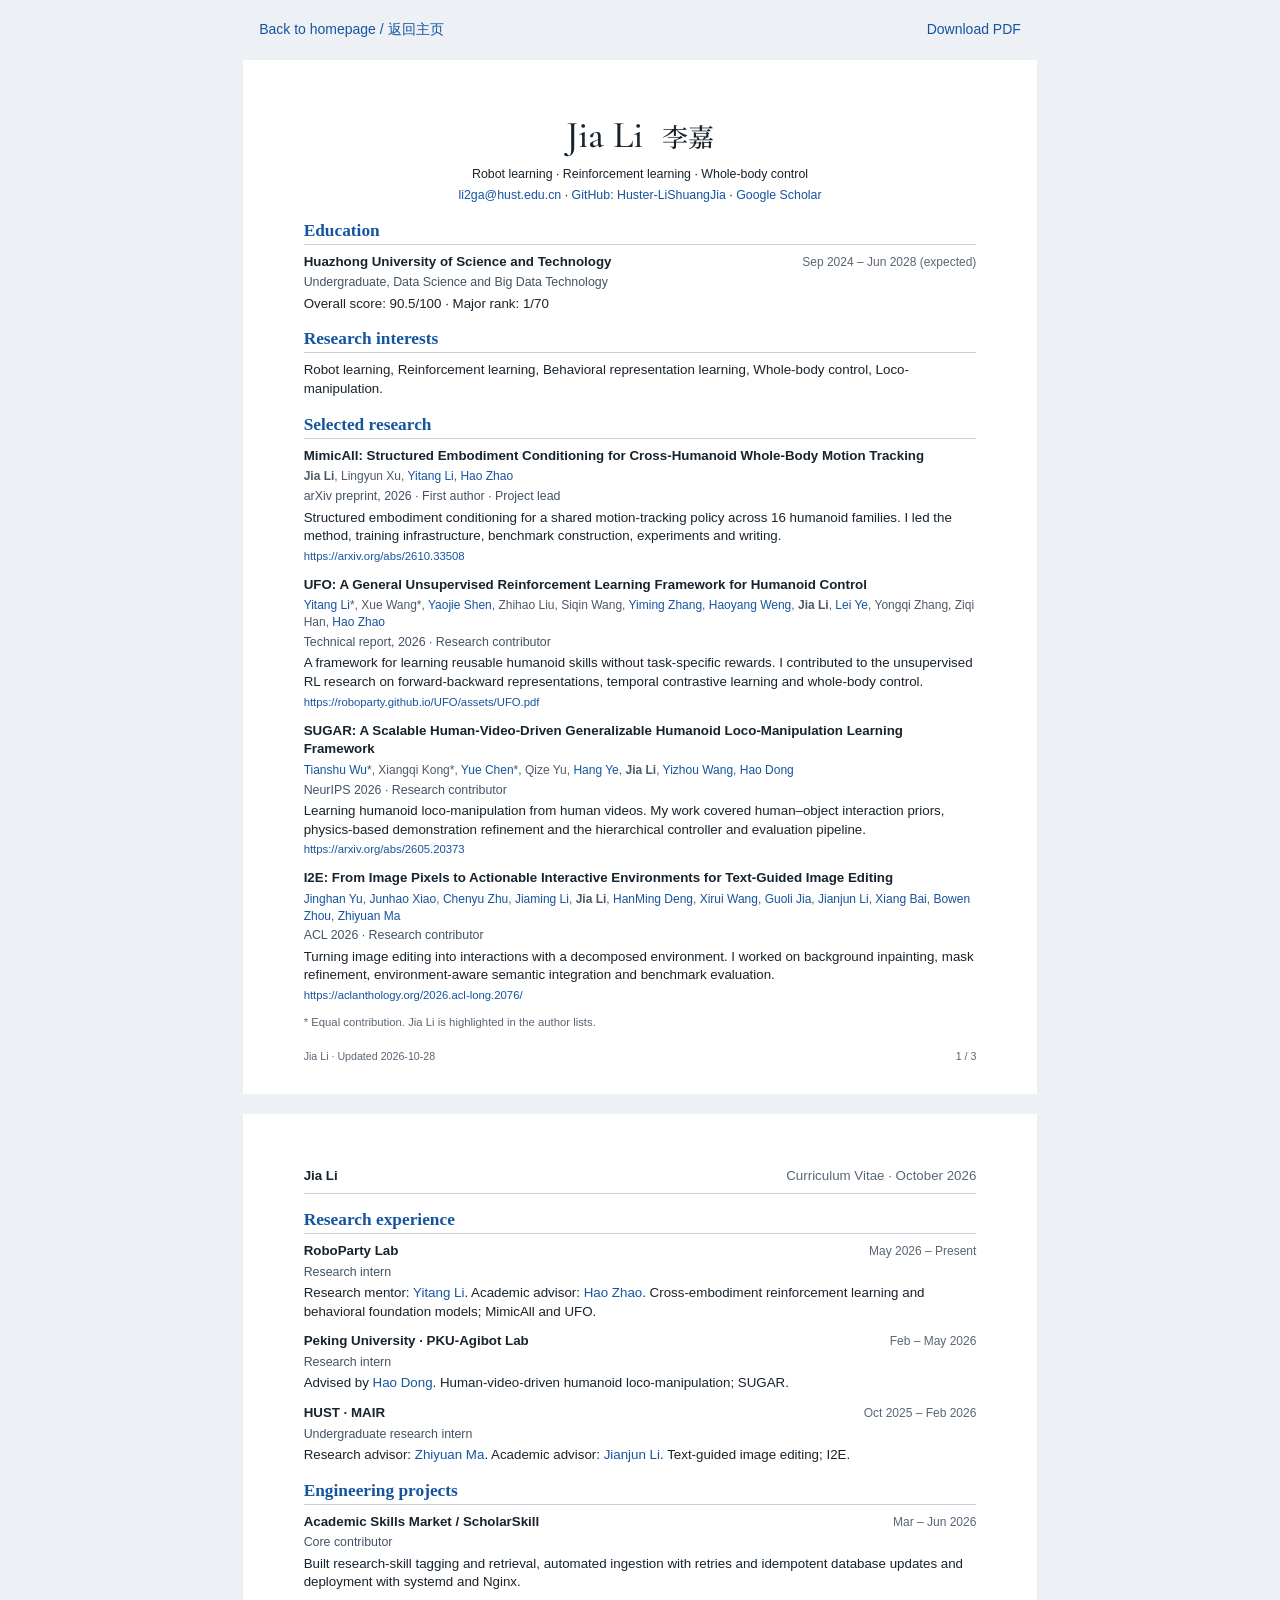
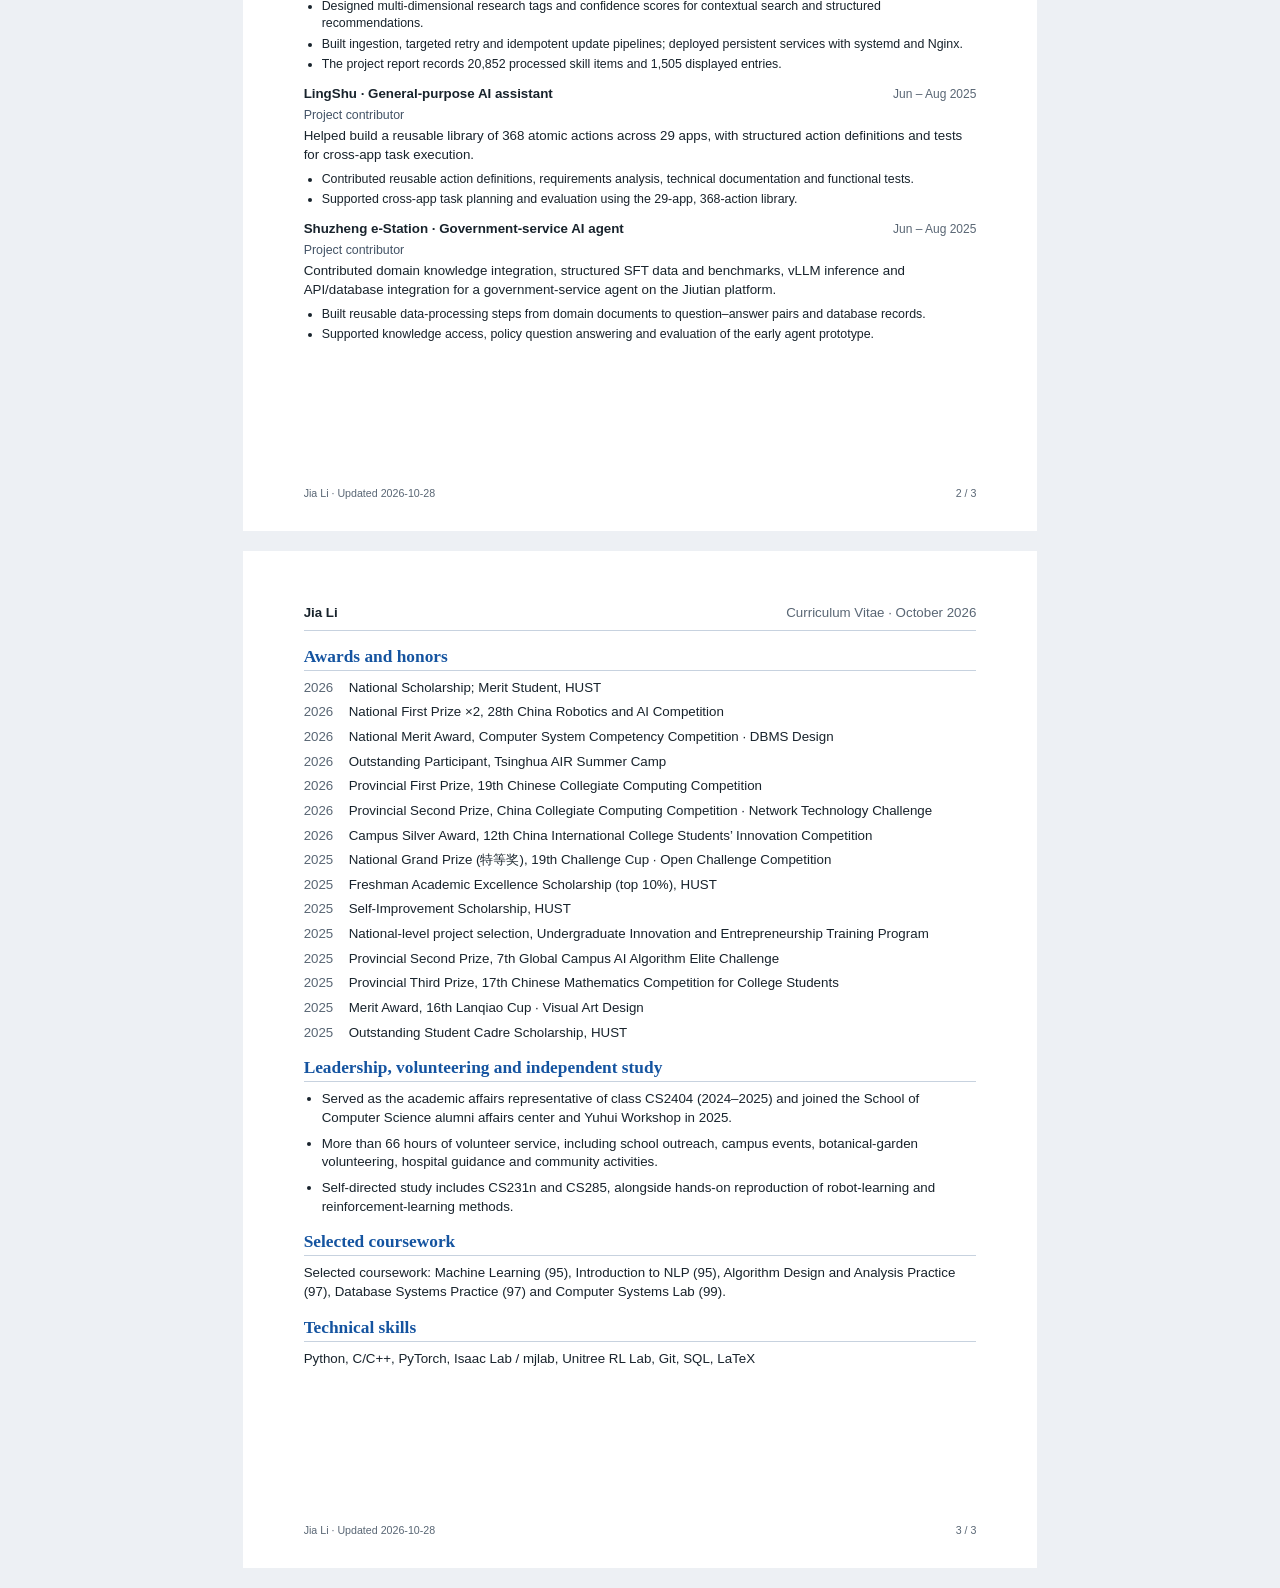
==== commit 629440eb: "Publish Jia Li academic homepage" ====
--- a/cv.html
+++ b/cv.html
@@ -1 +1 @@
-<!doctype html><html lang="en"><head><meta charset="utf-8"><meta name="viewport" content="width=device-width,initial-scale=1"><title>Jia Li | Curriculum Vitae</title><meta name="description" content="Jia Li's curriculum vitae: research, engineering, awards and community activities."><link rel="stylesheet" href="cv.css"><link rel="icon" href="assets/favicon.svg" type="image/svg+xml"></head><body><nav class="cv-toolbar" aria-label="CV navigation"><a href="index.html">Back to homepage / 返回主页</a><a href="assets/documents/Jia-Li-CV.pdf" download>Download PDF</a></nav><main class="cv-document"><section class="cv-page"><header class="cv-header"><h1>Jia Li <span lang="zh-CN">李嘉</span></h1><p>Robot learning · Reinforcement learning · Whole-body control</p><p><a href="mailto:li2ga@hust.edu.cn">li2ga@hust.edu.cn</a> · <a href="https://github.com/Huster-LiShuangJia">GitHub: Huster-LiShuangJia</a> · <a href="https://scholar.google.com/citations?user=kRmcGgcAAAAJ&amp;hl=en">Google Scholar</a></p></header><h2>Education</h2><article class="cv-entry"><div class="cv-row"><h3>Huazhong University of Science and Technology</h3><span>Sep 2024 – Jun 2028 (expected)</span></div><p class="cv-role">Undergraduate, Data Science and Big Data Technology</p><p>Overall score: 90.5/100 · Major rank: 1/70</p></article><h2>Research interests</h2><p>Robot learning, Reinforcement learning, Behavioral representation learning, Whole-body control, Loco-manipulation.</p><h2>Selected research</h2><article class="cv-publication"><h3>MimicAll: Structured Embodiment Conditioning for Cross-Humanoid Whole-Body Motion Tracking</h3><p class="cv-authors"><strong class="self-author">Jia Li</strong>, Lingyun Xu, <a href="https://liyitang22.github.io/" target="_blank" rel="noopener noreferrer">Yitang Li</a>, <a href="https://sites.google.com/view/fromandto/home" target="_blank" rel="noopener noreferrer">Hao Zhao</a></p><p class="cv-role">arXiv preprint, 2026 · First author · Project lead</p><p>Structured embodiment conditioning for a shared motion-tracking policy across 16 humanoid families. I led the method, training infrastructure, benchmark construction, experiments, and writing.</p><p class="cv-url"><a href="https://arxiv.org/abs/2610.33508">https://arxiv.org/abs/2610.33508</a></p></article><article class="cv-publication"><h3>UFO: A General Unsupervised Reinforcement Learning Framework for Humanoid Control</h3><p class="cv-authors"><a href="https://liyitang22.github.io/" target="_blank" rel="noopener noreferrer">Yitang Li</a>*, Xue Wang*, <a href="https://jaggershen.github.io/" target="_blank" rel="noopener noreferrer">Yaojie Shen</a>, Zhihao Liu, Siqin Wang, <a href="https://github.com/zerojuhao" target="_blank" rel="noopener noreferrer">Yiming Zhang</a>, <a href="https://haoyangweng.pages.dev/" target="_blank" rel="noopener noreferrer">Haoyang Weng</a>, <strong class="self-author">Jia Li</strong>, <a href="https://masteryip.github.io/" target="_blank" rel="noopener noreferrer">Lei Ye</a>, Yongqi Zhang, Ziqi Han, <a href="https://sites.google.com/view/fromandto/home" target="_blank" rel="noopener noreferrer">Hao Zhao</a></p><p class="cv-role">Technical report, 2026 · Research contributor</p><p>A framework for learning reusable humanoid skills without task-specific rewards. I contributed to the unsupervised RL research on forward-backward representations, temporal contrastive learning, and whole-body control.</p><p class="cv-url"><a href="https://roboparty.github.io/UFO/assets/UFO.pdf">https://roboparty.github.io/UFO/assets/UFO.pdf</a></p></article><article class="cv-publication"><h3>SUGAR: A Scalable Human-Video-Driven Generalizable Humanoid Loco-Manipulation Learning Framework</h3><p class="cv-authors"><a href="https://tianshuwu.github.io/" target="_blank" rel="noopener noreferrer">Tianshu Wu</a>*, Xiangqi Kong*, <a href="https://yuechen0614.github.io/" target="_blank" rel="noopener noreferrer">Yue Chen</a>*, Qize Yu, <a href="https://alvinyh.github.io/" target="_blank" rel="noopener noreferrer">Hang Ye</a>, <strong class="self-author">Jia Li</strong>, <a href="https://cfcs.pku.edu.cn/wangyizhou/" target="_blank" rel="noopener noreferrer">Yizhou Wang</a>, <a href="https://zsdonghao.github.io/" target="_blank" rel="noopener noreferrer">Hao Dong</a></p><p class="cv-role">NeurIPS 2026 · Research contributor</p><p>Learning humanoid loco-manipulation from human videos. My work covered human–object interaction priors, physics-based demonstration refinement, and the hierarchical controller and evaluation pipeline.</p><p class="cv-url"><a href="https://arxiv.org/abs/2605.20373">https://arxiv.org/abs/2605.20373</a></p></article><article class="cv-publication"><h3>I2E: From Image Pixels to Actionable Interactive Environments for Text-Guided Image Editing</h3><p class="cv-authors"><a href="https://aclanthology.org/people/jinghan-yu/" target="_blank" rel="noopener noreferrer">Jinghan Yu</a>, <a href="https://aclanthology.org/people/junhao-xiao/" target="_blank" rel="noopener noreferrer">Junhao Xiao</a>, <a href="https://aclanthology.org/people/chenyu-zhu/unverified/" target="_blank" rel="noopener noreferrer">Chenyu Zhu</a>, <a href="https://aclanthology.org/people/jiaming-li-5966/" target="_blank" rel="noopener noreferrer">Jiaming Li</a>, <strong class="self-author">Jia Li</strong>, <a href="https://aclanthology.org/people/hanming-deng/" target="_blank" rel="noopener noreferrer">HanMing Deng</a>, <a href="https://aclanthology.org/people/xirui-wang/unverified/" target="_blank" rel="noopener noreferrer">Xirui Wang</a>, <a href="https://aclanthology.org/people/guoli-jia/" target="_blank" rel="noopener noreferrer">Guoli Jia</a>, <a href="https://en-cs.hust.edu.cn/info/1701/1191.htm" target="_blank" rel="noopener noreferrer">Jianjun Li</a>, <a href="https://aclanthology.org/people/xiang-bai/" target="_blank" rel="noopener noreferrer">Xiang Bai</a>, <a href="https://aclanthology.org/people/bowen-zhou/" target="_blank" rel="noopener noreferrer">Bowen Zhou</a>, <a href="https://aclanthology.org/people/zhiyuan-ma-5621/" target="_blank" rel="noopener noreferrer">Zhiyuan Ma</a></p><p class="cv-role">ACL 2026 · Research contributor</p><p>Turning image editing into interactions with a decomposed environment. I worked on background inpainting, mask refinement, environment-aware semantic integration, and benchmark evaluation.</p><p class="cv-url"><a href="https://aclanthology.org/2026.acl-long.2076/">https://aclanthology.org/2026.acl-long.2076/</a></p></article><p class="cv-note">* Equal contribution. Jia Li is highlighted in the author lists.</p><div class="cv-page-footer">Jia Li · Updated 2026-10-28<span>1 / 3</span></div></section><section class="cv-page"><header class="cv-running-header">Jia Li <span>Curriculum Vitae · October 2026</span></header><h2>Research experience</h2><article class="cv-entry"><div class="cv-row"><h3>RoboParty Lab</h3><span>May 2026 – Present</span></div><p class="cv-role">Research intern</p><p>Research mentor: <a href="https://liyitang22.github.io/" target="_blank" rel="noopener noreferrer">Yitang Li</a>. Academic advisor: <a href="https://sites.google.com/view/fromandto/home" target="_blank" rel="noopener noreferrer">Hao Zhao</a>. Cross-embodiment reinforcement learning and behavioral foundation models; MimicAll and UFO.</p></article><article class="cv-entry"><div class="cv-row"><h3>Peking University · PKU-Agibot Lab</h3><span>Feb – May 2026</span></div><p class="cv-role">Research intern</p><p>Advised by <a href="https://zsdonghao.github.io/" target="_blank" rel="noopener noreferrer">Hao Dong</a>. Human-video-driven humanoid loco-manipulation; SUGAR.</p></article><article class="cv-entry"><div class="cv-row"><h3>HUST · MAIR</h3><span>Oct 2025 – Feb 2026</span></div><p class="cv-role">Undergraduate research intern</p><p>Research advisor: <a href="https://aclanthology.org/people/zhiyuan-ma-5621/" target="_blank" rel="noopener noreferrer">Zhiyuan Ma</a>. Academic advisor: <a href="https://en-cs.hust.edu.cn/info/1701/1191.htm" target="_blank" rel="noopener noreferrer">Jianjun Li</a>. Text-guided image editing; I2E.</p></article><h2>Engineering projects</h2><article class="cv-entry"><div class="cv-row"><h3>Academic Skills Market / ScholarSkill</h3><span>Mar – Jun 2026</span></div><p class="cv-role">Core contributor</p><p>Built research-skill tagging and retrieval, automated ingestion with retries and idempotent database updates, and deployment with systemd and Nginx.</p></article><ul class="cv-contributions"><li>Designed multi-dimensional research tags and confidence scores for contextual search and structured recommendations.</li><li>Built ingestion, targeted retry and idempotent update pipelines; deployed persistent services with systemd and Nginx.</li><li>The project report records 20,852 processed skill items and 1,505 displayed entries.</li></ul><article class="cv-entry"><div class="cv-row"><h3>LingShu · General-purpose AI assistant</h3><span>Jun – Aug 2025</span></div><p class="cv-role">Project contributor</p><p>Helped build a reusable library of 368 atomic actions across 29 apps, with structured action definitions and tests for cross-app task execution.</p></article><ul class="cv-contributions"><li>Contributed reusable action definitions, requirements analysis, technical documentation, and functional tests.</li><li>Supported cross-app task planning and evaluation using the 29-app, 368-action library.</li></ul><article class="cv-entry"><div class="cv-row"><h3>Shuzheng e-Station · Government-service AI agent</h3><span>Jun – Aug 2025</span></div><p class="cv-role">Project contributor</p><p>Contributed domain knowledge integration, structured SFT data and benchmarks, vLLM inference, and API/database integration for a government-service agent on the Jiutian platform.</p></article><ul class="cv-contributions"><li>Built reusable data-processing steps from domain documents to question–answer pairs and database records.</li><li>Supported knowledge access, policy question answering, and evaluation of the early agent prototype.</li></ul><div class="cv-page-footer">Jia Li · Updated 2026-10-28<span>2 / 3</span></div></section><section class="cv-page"><header class="cv-running-header">Jia Li <span>Curriculum Vitae · October 2026</span></header><h2>Awards and honors</h2><ul class="cv-honors"><li><span>2026</span><div>National Scholarship; Merit Student, HUST</div></li><li><span>2026</span><div>National First Prize ×2, 28th China Robotics and AI Competition</div></li><li><span>2026</span><div>National Merit Award, Computer System Competency Competition · DBMS Design</div></li><li><span>2026</span><div>Outstanding Participant, Tsinghua AIR Summer Camp</div></li><li><span>2026</span><div>Provincial First Prize, 19th Chinese Collegiate Computing Competition</div></li><li><span>2026</span><div>Provincial Second Prize, China Collegiate Computing Competition · Network Technology Challenge</div></li><li><span>2026</span><div>Campus Silver Award, 12th China International College Students’ Innovation Competition</div></li><li><span>2025</span><div>National Grand Prize (特等奖), 19th Challenge Cup · Open Challenge Competition</div></li><li><span>2025</span><div>Freshman Academic Excellence Scholarship (top 10%), HUST</div></li><li><span>2025</span><div>Self-Improvement Scholarship, HUST</div></li><li><span>2025</span><div>National-level project selection, Undergraduate Innovation and Entrepreneurship Training Program</div></li><li><span>2025</span><div>Provincial Second Prize, 7th Global Campus AI Algorithm Elite Challenge</div></li><li><span>2025</span><div>Provincial Third Prize, 17th Chinese Mathematics Competition for College Students</div></li><li><span>2025</span><div>Merit Award, 16th Lanqiao Cup · Visual Art Design</div></li><li><span>2025</span><div>Outstanding Student Cadre Scholarship, HUST</div></li></ul><h2>Leadership, volunteering and independent study</h2><ul class="cv-community"><li>Served as the academic affairs representative of class CS2404 (2024–2025), and joined the School of Computer Science alumni affairs center and Yuhui Workshop in 2025.</li><li>More than 66 hours of volunteer service, including school outreach, campus events, botanical-garden volunteering, hospital guidance, and community activities.</li><li>Self-directed study includes CS231n and CS285, alongside hands-on reproduction of robot-learning and reinforcement-learning methods.</li></ul><h2>Selected coursework</h2><p>Selected coursework: Machine Learning (95), Introduction to NLP (95), Algorithm Design and Analysis Practice (97), Database Systems Practice (97), and Computer Systems Lab (99).</p><h2>Technical skills</h2><p>Python, C/C++, PyTorch, Isaac Lab / mjlab, Unitree RL Lab, Git, SQL, LaTeX</p><div class="cv-page-footer">Jia Li · Updated 2026-10-28<span>3 / 3</span></div></section></main></body></html>+<!doctype html><html lang="en"><head><meta charset="utf-8"><meta name="viewport" content="width=device-width,initial-scale=1"><title>Jia Li | Curriculum Vitae</title><meta name="description" content="Jia Li's curriculum vitae: research, engineering, awards and community activities."><link rel="stylesheet" href="cv.css"><link rel="icon" href="assets/favicon.svg" type="image/svg+xml"></head><body><nav class="cv-toolbar" aria-label="CV navigation"><a href="index.html">Back to homepage / 返回主页</a><a href="assets/documents/Jia-Li-CV.pdf" download>Download PDF</a></nav><main class="cv-document"><section class="cv-page"><header class="cv-header"><h1>Jia Li <span lang="zh-CN">李嘉</span></h1><p>Robot learning · Reinforcement learning · Whole-body control</p><p><a href="mailto:li2ga@hust.edu.cn">li2ga@hust.edu.cn</a> · <a href="https://github.com/Huster-LiShuangJia">GitHub: Huster-LiShuangJia</a> · <a href="https://scholar.google.com/citations?user=kRmcGgcAAAAJ&amp;hl=en">Google Scholar</a></p></header><h2>Education</h2><article class="cv-entry"><div class="cv-row"><h3>Huazhong University of Science and Technology</h3><span>Sep 2024 – Jun 2028 (expected)</span></div><p class="cv-role">Undergraduate, Data Science and Big Data Technology</p><p>Overall score: 90.5/100 · Major rank: 1/70</p></article><h2>Research interests</h2><p>Robot learning, Reinforcement learning, Behavioral representation learning, Whole-body control, Loco-manipulation.</p><h2>Selected research</h2><article class="cv-publication"><h3>MimicAll: Structured Embodiment Conditioning for Cross-Humanoid Whole-Body Motion Tracking</h3><p class="cv-authors"><strong class="self-author">Jia Li</strong>, Lingyun Xu, <a href="https://liyitang22.github.io/" target="_blank" rel="noopener noreferrer">Yitang Li</a>, <a href="https://sites.google.com/view/fromandto/home" target="_blank" rel="noopener noreferrer">Hao Zhao</a></p><p class="cv-role">arXiv preprint, 2026 · First author · Project lead</p><p>Structured embodiment conditioning for a shared motion-tracking policy across 16 humanoid families. I led the method, training infrastructure, benchmark construction, experiments and writing.</p><p class="cv-url"><a href="https://arxiv.org/abs/2610.33508">https://arxiv.org/abs/2610.33508</a></p></article><article class="cv-publication"><h3>UFO: A General Unsupervised Reinforcement Learning Framework for Humanoid Control</h3><p class="cv-authors"><a href="https://liyitang22.github.io/" target="_blank" rel="noopener noreferrer">Yitang Li</a>*, Xue Wang*, <a href="https://jaggershen.github.io/" target="_blank" rel="noopener noreferrer">Yaojie Shen</a>, Zhihao Liu, Siqin Wang, <a href="https://github.com/zerojuhao" target="_blank" rel="noopener noreferrer">Yiming Zhang</a>, <a href="https://haoyangweng.pages.dev/" target="_blank" rel="noopener noreferrer">Haoyang Weng</a>, <strong class="self-author">Jia Li</strong>, <a href="https://masteryip.github.io/" target="_blank" rel="noopener noreferrer">Lei Ye</a>, Yongqi Zhang, Ziqi Han, <a href="https://sites.google.com/view/fromandto/home" target="_blank" rel="noopener noreferrer">Hao Zhao</a></p><p class="cv-role">Technical report, 2026 · Research contributor</p><p>A framework for learning reusable humanoid skills without task-specific rewards. I contributed to the unsupervised RL research on forward-backward representations, temporal contrastive learning and whole-body control.</p><p class="cv-url"><a href="https://roboparty.github.io/UFO/assets/UFO.pdf">https://roboparty.github.io/UFO/assets/UFO.pdf</a></p></article><article class="cv-publication"><h3>SUGAR: A Scalable Human-Video-Driven Generalizable Humanoid Loco-Manipulation Learning Framework</h3><p class="cv-authors"><a href="https://tianshuwu.github.io/" target="_blank" rel="noopener noreferrer">Tianshu Wu</a>*, Xiangqi Kong*, <a href="https://yuechen0614.github.io/" target="_blank" rel="noopener noreferrer">Yue Chen</a>*, Qize Yu, <a href="https://alvinyh.github.io/" target="_blank" rel="noopener noreferrer">Hang Ye</a>, <strong class="self-author">Jia Li</strong>, <a href="https://cfcs.pku.edu.cn/wangyizhou/" target="_blank" rel="noopener noreferrer">Yizhou Wang</a>, <a href="https://zsdonghao.github.io/" target="_blank" rel="noopener noreferrer">Hao Dong</a></p><p class="cv-role">NeurIPS 2026 · Research contributor</p><p>Learning humanoid loco-manipulation from human videos. My work covered human–object interaction priors, physics-based demonstration refinement and the hierarchical controller and evaluation pipeline.</p><p class="cv-url"><a href="https://arxiv.org/abs/2605.20373">https://arxiv.org/abs/2605.20373</a></p></article><article class="cv-publication"><h3>I2E: From Image Pixels to Actionable Interactive Environments for Text-Guided Image Editing</h3><p class="cv-authors"><a href="https://aclanthology.org/people/jinghan-yu/" target="_blank" rel="noopener noreferrer">Jinghan Yu</a>, <a href="https://aclanthology.org/people/junhao-xiao/" target="_blank" rel="noopener noreferrer">Junhao Xiao</a>, <a href="https://aclanthology.org/people/chenyu-zhu/unverified/" target="_blank" rel="noopener noreferrer">Chenyu Zhu</a>, <a href="https://aclanthology.org/people/jiaming-li-5966/" target="_blank" rel="noopener noreferrer">Jiaming Li</a>, <strong class="self-author">Jia Li</strong>, <a href="https://aclanthology.org/people/hanming-deng/" target="_blank" rel="noopener noreferrer">HanMing Deng</a>, <a href="https://aclanthology.org/people/xirui-wang/unverified/" target="_blank" rel="noopener noreferrer">Xirui Wang</a>, <a href="https://aclanthology.org/people/guoli-jia/" target="_blank" rel="noopener noreferrer">Guoli Jia</a>, <a href="https://en-cs.hust.edu.cn/info/1701/1191.htm" target="_blank" rel="noopener noreferrer">Jianjun Li</a>, <a href="https://aclanthology.org/people/xiang-bai/" target="_blank" rel="noopener noreferrer">Xiang Bai</a>, <a href="https://aclanthology.org/people/bowen-zhou/" target="_blank" rel="noopener noreferrer">Bowen Zhou</a>, <a href="https://aclanthology.org/people/zhiyuan-ma-5621/" target="_blank" rel="noopener noreferrer">Zhiyuan Ma</a></p><p class="cv-role">ACL 2026 · Research contributor</p><p>Turning image editing into interactions with a decomposed environment. I worked on background inpainting, mask refinement, environment-aware semantic integration and benchmark evaluation.</p><p class="cv-url"><a href="https://aclanthology.org/2026.acl-long.2076/">https://aclanthology.org/2026.acl-long.2076/</a></p></article><p class="cv-note">* Equal contribution. Jia Li is highlighted in the author lists.</p><div class="cv-page-footer">Jia Li · Updated 2026-10-28<span>1 / 3</span></div></section><section class="cv-page"><header class="cv-running-header">Jia Li <span>Curriculum Vitae · October 2026</span></header><h2>Research experience</h2><article class="cv-entry"><div class="cv-row"><h3>RoboParty Lab</h3><span>May 2026 – Present</span></div><p class="cv-role">Research intern</p><p>Research mentor: <a href="https://liyitang22.github.io/" target="_blank" rel="noopener noreferrer">Yitang Li</a>. Academic advisor: <a href="https://sites.google.com/view/fromandto/home" target="_blank" rel="noopener noreferrer">Hao Zhao</a>. Cross-embodiment reinforcement learning and behavioral foundation models; MimicAll and UFO.</p></article><article class="cv-entry"><div class="cv-row"><h3>Peking University · PKU-Agibot Lab</h3><span>Feb – May 2026</span></div><p class="cv-role">Research intern</p><p>Advised by <a href="https://zsdonghao.github.io/" target="_blank" rel="noopener noreferrer">Hao Dong</a>. Human-video-driven humanoid loco-manipulation; SUGAR.</p></article><article class="cv-entry"><div class="cv-row"><h3>HUST · MAIR</h3><span>Oct 2025 – Feb 2026</span></div><p class="cv-role">Undergraduate research intern</p><p>Research advisor: <a href="https://aclanthology.org/people/zhiyuan-ma-5621/" target="_blank" rel="noopener noreferrer">Zhiyuan Ma</a>. Academic advisor: <a href="https://en-cs.hust.edu.cn/info/1701/1191.htm" target="_blank" rel="noopener noreferrer">Jianjun Li</a>. Text-guided image editing; I2E.</p></article><h2>Engineering projects</h2><article class="cv-entry"><div class="cv-row"><h3>Academic Skills Market / ScholarSkill</h3><span>Mar – Jun 2026</span></div><p class="cv-role">Core contributor</p><p>Built research-skill tagging and retrieval, automated ingestion with retries and idempotent database updates and deployment with systemd and Nginx.</p></article><ul class="cv-contributions"><li>Designed multi-dimensional research tags and confidence scores for contextual search and structured recommendations.</li><li>Built ingestion, targeted retry and idempotent update pipelines; deployed persistent services with systemd and Nginx.</li><li>The project report records 20,852 processed skill items and 1,505 displayed entries.</li></ul><article class="cv-entry"><div class="cv-row"><h3>LingShu · General-purpose AI assistant</h3><span>Jun – Aug 2025</span></div><p class="cv-role">Project contributor</p><p>Helped build a reusable library of 368 atomic actions across 29 apps, with structured action definitions and tests for cross-app task execution.</p></article><ul class="cv-contributions"><li>Contributed reusable action definitions, requirements analysis, technical documentation and functional tests.</li><li>Supported cross-app task planning and evaluation using the 29-app, 368-action library.</li></ul><article class="cv-entry"><div class="cv-row"><h3>Shuzheng e-Station · Government-service AI agent</h3><span>Jun – Aug 2025</span></div><p class="cv-role">Project contributor</p><p>Contributed domain knowledge integration, structured SFT data and benchmarks, vLLM inference and API/database integration for a government-service agent on the Jiutian platform.</p></article><ul class="cv-contributions"><li>Built reusable data-processing steps from domain documents to question–answer pairs and database records.</li><li>Supported knowledge access, policy question answering and evaluation of the early agent prototype.</li></ul><div class="cv-page-footer">Jia Li · Updated 2026-10-28<span>2 / 3</span></div></section><section class="cv-page"><header class="cv-running-header">Jia Li <span>Curriculum Vitae · October 2026</span></header><h2>Awards and honors</h2><ul class="cv-honors"><li><span>2026</span><div>National Scholarship; Merit Student, HUST</div></li><li><span>2026</span><div>National First Prize ×2, 28th China Robotics and AI Competition</div></li><li><span>2026</span><div>National Merit Award, Computer System Competency Competition · DBMS Design</div></li><li><span>2026</span><div>Outstanding Participant, Tsinghua AIR Summer Camp</div></li><li><span>2026</span><div>Provincial First Prize, 19th Chinese Collegiate Computing Competition</div></li><li><span>2026</span><div>Provincial Second Prize, China Collegiate Computing Competition · Network Technology Challenge</div></li><li><span>2026</span><div>Campus Silver Award, 12th China International College Students’ Innovation Competition</div></li><li><span>2025</span><div>National Grand Prize (特等奖), 19th Challenge Cup · Open Challenge Competition</div></li><li><span>2025</span><div>Freshman Academic Excellence Scholarship (top 10%), HUST</div></li><li><span>2025</span><div>Self-Improvement Scholarship, HUST</div></li><li><span>2025</span><div>National-level project selection, Undergraduate Innovation and Entrepreneurship Training Program</div></li><li><span>2025</span><div>Provincial Second Prize, 7th Global Campus AI Algorithm Elite Challenge</div></li><li><span>2025</span><div>Provincial Third Prize, 17th Chinese Mathematics Competition for College Students</div></li><li><span>2025</span><div>Merit Award, 16th Lanqiao Cup · Visual Art Design</div></li><li><span>2025</span><div>Outstanding Student Cadre Scholarship, HUST</div></li></ul><h2>Leadership, volunteering and independent study</h2><ul class="cv-community"><li>Served as the academic affairs representative of class CS2404 (2024–2025) and joined the School of Computer Science alumni affairs center and Yuhui Workshop in 2025.</li><li>More than 66 hours of volunteer service, including school outreach, campus events, botanical-garden volunteering, hospital guidance and community activities.</li><li>Self-directed study includes CS231n and CS285, alongside hands-on reproduction of robot-learning and reinforcement-learning methods.</li></ul><h2>Selected coursework</h2><p>Selected coursework: Machine Learning (95), Introduction to NLP (95), Algorithm Design and Analysis Practice (97), Database Systems Practice (97) and Computer Systems Lab (99).</p><h2>Technical skills</h2><p>Python, C/C++, PyTorch, Isaac Lab / mjlab, Unitree RL Lab, Git, SQL, LaTeX</p><div class="cv-page-footer">Jia Li · Updated 2026-10-28<span>3 / 3</span></div></section></main><script src="analytics.js" defer></script></body></html>
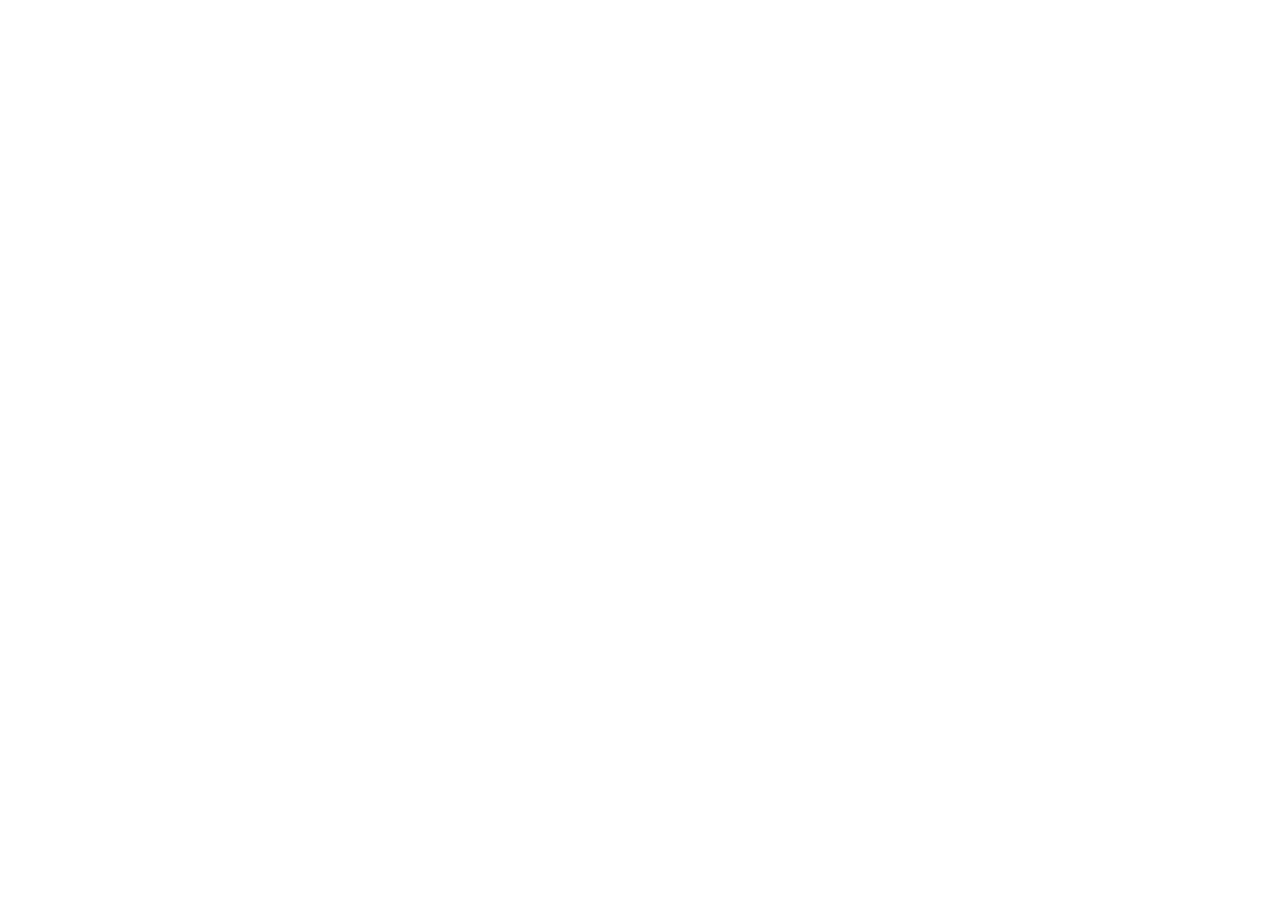
==== commit c07ee6bf: "Redirect homepage to li2ga.github.io" ====
--- a/cv.html
+++ b/cv.html
@@ -1 +1,7 @@
-<!doctype html><html lang="en"><head><meta charset="utf-8"><meta name="viewport" content="width=device-width,initial-scale=1"><title>Jia Li | Curriculum Vitae</title><meta name="description" content="Jia Li's curriculum vitae: research, engineering, awards and community activities."><link rel="stylesheet" href="cv.css"><link rel="icon" href="assets/favicon.svg" type="image/svg+xml"></head><body><nav class="cv-toolbar" aria-label="CV navigation"><a href="index.html">Back to homepage / 返回主页</a><a href="assets/documents/Jia-Li-CV.pdf" download>Download PDF</a></nav><main class="cv-document"><section class="cv-page"><header class="cv-header"><h1>Jia Li <span lang="zh-CN">李嘉</span></h1><p>Robot learning · Reinforcement learning · Whole-body control</p><p><a href="mailto:li2ga@hust.edu.cn">li2ga@hust.edu.cn</a> · <a href="https://github.com/Huster-LiShuangJia">GitHub: Huster-LiShuangJia</a> · <a href="https://scholar.google.com/citations?user=kRmcGgcAAAAJ&amp;hl=en">Google Scholar</a></p></header><h2>Education</h2><article class="cv-entry"><div class="cv-row"><h3>Huazhong University of Science and Technology</h3><span>Sep 2024 – Jun 2028 (expected)</span></div><p class="cv-role">Undergraduate, Data Science and Big Data Technology</p><p>Overall score: 90.5/100 · Major rank: 1/70</p></article><h2>Research interests</h2><p>Robot learning, Reinforcement learning, Behavioral representation learning, Whole-body control, Loco-manipulation.</p><h2>Selected research</h2><article class="cv-publication"><h3>MimicAll: Structured Embodiment Conditioning for Cross-Humanoid Whole-Body Motion Tracking</h3><p class="cv-authors"><strong class="self-author">Jia Li</strong>, Lingyun Xu, <a href="https://liyitang22.github.io/" target="_blank" rel="noopener noreferrer">Yitang Li</a>, <a href="https://sites.google.com/view/fromandto/home" target="_blank" rel="noopener noreferrer">Hao Zhao</a></p><p class="cv-role">arXiv preprint, 2026 · First author · Project lead</p><p>Structured embodiment conditioning for a shared motion-tracking policy across 16 humanoid families. I led the method, training infrastructure, benchmark construction, experiments and writing.</p><p class="cv-url"><a href="https://arxiv.org/abs/2610.33508">https://arxiv.org/abs/2610.33508</a></p></article><article class="cv-publication"><h3>UFO: A General Unsupervised Reinforcement Learning Framework for Humanoid Control</h3><p class="cv-authors"><a href="https://liyitang22.github.io/" target="_blank" rel="noopener noreferrer">Yitang Li</a>*, Xue Wang*, <a href="https://jaggershen.github.io/" target="_blank" rel="noopener noreferrer">Yaojie Shen</a>, Zhihao Liu, Siqin Wang, <a href="https://github.com/zerojuhao" target="_blank" rel="noopener noreferrer">Yiming Zhang</a>, <a href="https://haoyangweng.pages.dev/" target="_blank" rel="noopener noreferrer">Haoyang Weng</a>, <strong class="self-author">Jia Li</strong>, <a href="https://masteryip.github.io/" target="_blank" rel="noopener noreferrer">Lei Ye</a>, Yongqi Zhang, Ziqi Han, <a href="https://sites.google.com/view/fromandto/home" target="_blank" rel="noopener noreferrer">Hao Zhao</a></p><p class="cv-role">Technical report, 2026 · Research contributor</p><p>A framework for learning reusable humanoid skills without task-specific rewards. I contributed to the unsupervised RL research on forward-backward representations, temporal contrastive learning and whole-body control.</p><p class="cv-url"><a href="https://roboparty.github.io/UFO/assets/UFO.pdf">https://roboparty.github.io/UFO/assets/UFO.pdf</a></p></article><article class="cv-publication"><h3>SUGAR: A Scalable Human-Video-Driven Generalizable Humanoid Loco-Manipulation Learning Framework</h3><p class="cv-authors"><a href="https://tianshuwu.github.io/" target="_blank" rel="noopener noreferrer">Tianshu Wu</a>*, Xiangqi Kong*, <a href="https://yuechen0614.github.io/" target="_blank" rel="noopener noreferrer">Yue Chen</a>*, Qize Yu, <a href="https://alvinyh.github.io/" target="_blank" rel="noopener noreferrer">Hang Ye</a>, <strong class="self-author">Jia Li</strong>, <a href="https://cfcs.pku.edu.cn/wangyizhou/" target="_blank" rel="noopener noreferrer">Yizhou Wang</a>, <a href="https://zsdonghao.github.io/" target="_blank" rel="noopener noreferrer">Hao Dong</a></p><p class="cv-role">NeurIPS 2026 · Research contributor</p><p>Learning humanoid loco-manipulation from human videos. My work covered human–object interaction priors, physics-based demonstration refinement and the hierarchical controller and evaluation pipeline.</p><p class="cv-url"><a href="https://arxiv.org/abs/2605.20373">https://arxiv.org/abs/2605.20373</a></p></article><article class="cv-publication"><h3>I2E: From Image Pixels to Actionable Interactive Environments for Text-Guided Image Editing</h3><p class="cv-authors"><a href="https://aclanthology.org/people/jinghan-yu/" target="_blank" rel="noopener noreferrer">Jinghan Yu</a>, <a href="https://aclanthology.org/people/junhao-xiao/" target="_blank" rel="noopener noreferrer">Junhao Xiao</a>, <a href="https://aclanthology.org/people/chenyu-zhu/unverified/" target="_blank" rel="noopener noreferrer">Chenyu Zhu</a>, <a href="https://aclanthology.org/people/jiaming-li-5966/" target="_blank" rel="noopener noreferrer">Jiaming Li</a>, <strong class="self-author">Jia Li</strong>, <a href="https://aclanthology.org/people/hanming-deng/" target="_blank" rel="noopener noreferrer">HanMing Deng</a>, <a href="https://aclanthology.org/people/xirui-wang/unverified/" target="_blank" rel="noopener noreferrer">Xirui Wang</a>, <a href="https://aclanthology.org/people/guoli-jia/" target="_blank" rel="noopener noreferrer">Guoli Jia</a>, <a href="https://en-cs.hust.edu.cn/info/1701/1191.htm" target="_blank" rel="noopener noreferrer">Jianjun Li</a>, <a href="https://aclanthology.org/people/xiang-bai/" target="_blank" rel="noopener noreferrer">Xiang Bai</a>, <a href="https://aclanthology.org/people/bowen-zhou/" target="_blank" rel="noopener noreferrer">Bowen Zhou</a>, <a href="https://aclanthology.org/people/zhiyuan-ma-5621/" target="_blank" rel="noopener noreferrer">Zhiyuan Ma</a></p><p class="cv-role">ACL 2026 · Research contributor</p><p>Turning image editing into interactions with a decomposed environment. I worked on background inpainting, mask refinement, environment-aware semantic integration and benchmark evaluation.</p><p class="cv-url"><a href="https://aclanthology.org/2026.acl-long.2076/">https://aclanthology.org/2026.acl-long.2076/</a></p></article><p class="cv-note">* Equal contribution. Jia Li is highlighted in the author lists.</p><div class="cv-page-footer">Jia Li · Updated 2026-10-28<span>1 / 3</span></div></section><section class="cv-page"><header class="cv-running-header">Jia Li <span>Curriculum Vitae · October 2026</span></header><h2>Research experience</h2><article class="cv-entry"><div class="cv-row"><h3>RoboParty Lab</h3><span>May 2026 – Present</span></div><p class="cv-role">Research intern</p><p>Research mentor: <a href="https://liyitang22.github.io/" target="_blank" rel="noopener noreferrer">Yitang Li</a>. Academic advisor: <a href="https://sites.google.com/view/fromandto/home" target="_blank" rel="noopener noreferrer">Hao Zhao</a>. Cross-embodiment reinforcement learning and behavioral foundation models; MimicAll and UFO.</p></article><article class="cv-entry"><div class="cv-row"><h3>Peking University · PKU-Agibot Lab</h3><span>Feb – May 2026</span></div><p class="cv-role">Research intern</p><p>Advised by <a href="https://zsdonghao.github.io/" target="_blank" rel="noopener noreferrer">Hao Dong</a>. Human-video-driven humanoid loco-manipulation; SUGAR.</p></article><article class="cv-entry"><div class="cv-row"><h3>HUST · MAIR</h3><span>Oct 2025 – Feb 2026</span></div><p class="cv-role">Undergraduate research intern</p><p>Research advisor: <a href="https://aclanthology.org/people/zhiyuan-ma-5621/" target="_blank" rel="noopener noreferrer">Zhiyuan Ma</a>. Academic advisor: <a href="https://en-cs.hust.edu.cn/info/1701/1191.htm" target="_blank" rel="noopener noreferrer">Jianjun Li</a>. Text-guided image editing; I2E.</p></article><h2>Engineering projects</h2><article class="cv-entry"><div class="cv-row"><h3>Academic Skills Market / ScholarSkill</h3><span>Mar – Jun 2026</span></div><p class="cv-role">Core contributor</p><p>Built research-skill tagging and retrieval, automated ingestion with retries and idempotent database updates and deployment with systemd and Nginx.</p></article><ul class="cv-contributions"><li>Designed multi-dimensional research tags and confidence scores for contextual search and structured recommendations.</li><li>Built ingestion, targeted retry and idempotent update pipelines; deployed persistent services with systemd and Nginx.</li><li>The project report records 20,852 processed skill items and 1,505 displayed entries.</li></ul><article class="cv-entry"><div class="cv-row"><h3>LingShu · General-purpose AI assistant</h3><span>Jun – Aug 2025</span></div><p class="cv-role">Project contributor</p><p>Helped build a reusable library of 368 atomic actions across 29 apps, with structured action definitions and tests for cross-app task execution.</p></article><ul class="cv-contributions"><li>Contributed reusable action definitions, requirements analysis, technical documentation and functional tests.</li><li>Supported cross-app task planning and evaluation using the 29-app, 368-action library.</li></ul><article class="cv-entry"><div class="cv-row"><h3>Shuzheng e-Station · Government-service AI agent</h3><span>Jun – Aug 2025</span></div><p class="cv-role">Project contributor</p><p>Contributed domain knowledge integration, structured SFT data and benchmarks, vLLM inference and API/database integration for a government-service agent on the Jiutian platform.</p></article><ul class="cv-contributions"><li>Built reusable data-processing steps from domain documents to question–answer pairs and database records.</li><li>Supported knowledge access, policy question answering and evaluation of the early agent prototype.</li></ul><div class="cv-page-footer">Jia Li · Updated 2026-10-28<span>2 / 3</span></div></section><section class="cv-page"><header class="cv-running-header">Jia Li <span>Curriculum Vitae · October 2026</span></header><h2>Awards and honors</h2><ul class="cv-honors"><li><span>2026</span><div>National Scholarship; Merit Student, HUST</div></li><li><span>2026</span><div>National First Prize ×2, 28th China Robotics and AI Competition</div></li><li><span>2026</span><div>National Merit Award, Computer System Competency Competition · DBMS Design</div></li><li><span>2026</span><div>Outstanding Participant, Tsinghua AIR Summer Camp</div></li><li><span>2026</span><div>Provincial First Prize, 19th Chinese Collegiate Computing Competition</div></li><li><span>2026</span><div>Provincial Second Prize, China Collegiate Computing Competition · Network Technology Challenge</div></li><li><span>2026</span><div>Campus Silver Award, 12th China International College Students’ Innovation Competition</div></li><li><span>2025</span><div>National Grand Prize (特等奖), 19th Challenge Cup · Open Challenge Competition</div></li><li><span>2025</span><div>Freshman Academic Excellence Scholarship (top 10%), HUST</div></li><li><span>2025</span><div>Self-Improvement Scholarship, HUST</div></li><li><span>2025</span><div>National-level project selection, Undergraduate Innovation and Entrepreneurship Training Program</div></li><li><span>2025</span><div>Provincial Second Prize, 7th Global Campus AI Algorithm Elite Challenge</div></li><li><span>2025</span><div>Provincial Third Prize, 17th Chinese Mathematics Competition for College Students</div></li><li><span>2025</span><div>Merit Award, 16th Lanqiao Cup · Visual Art Design</div></li><li><span>2025</span><div>Outstanding Student Cadre Scholarship, HUST</div></li></ul><h2>Leadership, volunteering and independent study</h2><ul class="cv-community"><li>Served as the academic affairs representative of class CS2404 (2024–2025) and joined the School of Computer Science alumni affairs center and Yuhui Workshop in 2025.</li><li>More than 66 hours of volunteer service, including school outreach, campus events, botanical-garden volunteering, hospital guidance and community activities.</li><li>Self-directed study includes CS231n and CS285, alongside hands-on reproduction of robot-learning and reinforcement-learning methods.</li></ul><h2>Selected coursework</h2><p>Selected coursework: Machine Learning (95), Introduction to NLP (95), Algorithm Design and Analysis Practice (97), Database Systems Practice (97) and Computer Systems Lab (99).</p><h2>Technical skills</h2><p>Python, C/C++, PyTorch, Isaac Lab / mjlab, Unitree RL Lab, Git, SQL, LaTeX</p><div class="cv-page-footer">Jia Li · Updated 2026-10-28<span>3 / 3</span></div></section></main><script src="analytics.js" defer></script></body></html>+<!doctype html>
+<html lang="en"><head><meta charset="utf-8">
+<meta name="viewport" content="width=device-width,initial-scale=1">
+<title>Jia Li | 李嘉</title><link rel="canonical" href="https://li2ga.github.io/cv.html">
+<script>location.replace("https://li2ga.github.io" + location.pathname + location.search + location.hash);</script>
+<noscript><meta http-equiv="refresh" content="0;url=https://li2ga.github.io/cv.html"></noscript>
+</head><body><p>This page has moved to <a href="https://li2ga.github.io/cv.html">li2ga.github.io</a>.</p></body></html>
